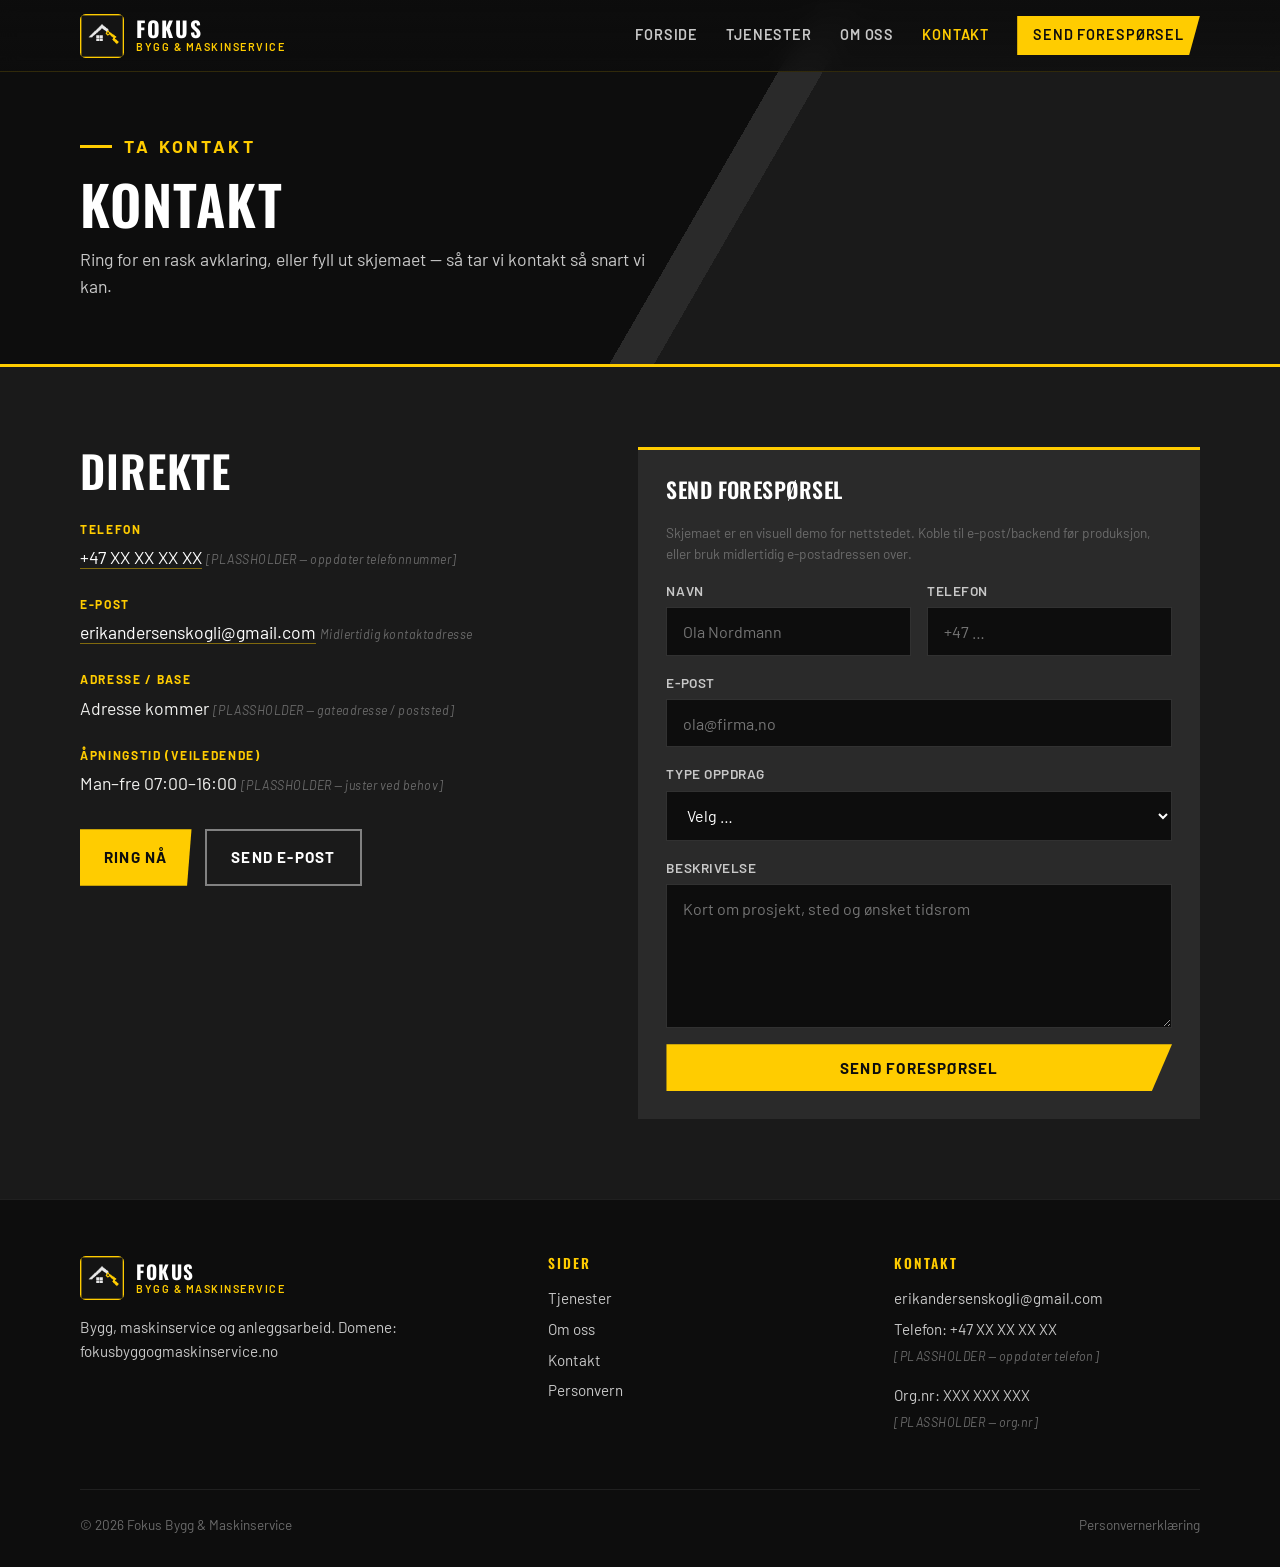
==== kontakt.html @ 48388536 "Add Fokus Bygg website draft" ====
<!DOCTYPE html>
<html lang="nb">
<head>
  <meta charset="utf-8">
  <meta name="viewport" content="width=device-width, initial-scale=1">
  <title>Kontakt | Fokus Bygg &amp; Maskinservice</title>
  <meta name="description" content="Kontakt Fokus Bygg &amp; Maskinservice — ring eller send forespørsel om bygg, maskin eller anlegg.">
  <link rel="preconnect" href="https://fonts.googleapis.com">
  <link rel="preconnect" href="https://fonts.gstatic.com" crossorigin>
  <link href="https://fonts.googleapis.com/css2?family=Barlow:wght@400;500;600;700&family=Oswald:wght@500;600;700&display=swap" rel="stylesheet">
  <link rel="stylesheet" href="css/styles.css">
  <link rel="icon" href="assets/logo.svg" type="image/svg+xml">
</head>
<body>
  <a class="skip-link" href="#innhold">Hopp til innhold</a>

  <header class="site-header">
    <div class="header-inner">
      <a class="brand" href="index.html" aria-label="Fokus Bygg &amp; Maskinservice — forsiden">
        <img class="brand__mark" src="assets/logo.png" width="44" height="44" alt="">
        <span class="brand__text">
          <span class="brand__name">Fokus</span>
          <span class="brand__tag">Bygg &amp; Maskinservice</span>
        </span>
      </a>
      <button class="nav-toggle" type="button" aria-expanded="false" aria-controls="hovedmeny" aria-label="Åpne meny">
        <span></span><span></span><span></span>
      </button>
      <nav class="nav" id="hovedmeny" aria-label="Hovedmeny">
        <a href="index.html">Forside</a>
        <a href="tjenester.html">Tjenester</a>
        <a href="om-oss.html">Om oss</a>
        <a href="kontakt.html" aria-current="page">Kontakt</a>
        <a class="nav-cta" href="kontakt.html">Send forespørsel</a>
      </nav>
    </div>
  </header>

  <main id="innhold">
    <header class="page-hero">
      <div class="container">
        <p class="section__eyebrow">Ta kontakt</p>
        <h1>Kontakt</h1>
        <p>Ring for en rask avklaring, eller fyll ut skjemaet — så tar vi kontakt så snart vi kan.</p>
      </div>
    </header>

    <section class="section section--dark">
      <div class="container contact-grid">
        <div class="reveal">
          <h2 class="section__title" style="margin-bottom:1.5rem">Direkte</h2>
          <dl class="contact-facts">
            <div class="contact-fact">
              <dt>Telefon</dt>
              <dd>
                <a href="tel:+47XXXXXXXX">+47 XX XX XX XX</a>
                <span class="placeholder-note">[PLASSHOLDER — oppdater telefonnummer]</span>
              </dd>
            </div>
            <div class="contact-fact">
              <dt>E-post</dt>
              <dd>
                <a href="mailto:erikandersenskogli@gmail.com">erikandersenskogli@gmail.com</a>
                <span class="placeholder-note">Midlertidig kontaktadresse</span>
              </dd>
            </div>
            <div class="contact-fact">
              <dt>Adresse / base</dt>
              <dd>
                Adresse kommer
                <span class="placeholder-note">[PLASSHOLDER — gateadresse / poststed]</span>
              </dd>
            </div>
            <div class="contact-fact">
              <dt>Åpningstid (veiledende)</dt>
              <dd>
                Man–fre 07:00–16:00
                <span class="placeholder-note">[PLASSHOLDER — juster ved behov]</span>
              </dd>
            </div>
          </dl>
          <div class="btn-group" style="margin-top:2rem">
            <a class="btn btn--primary" href="tel:+47XXXXXXXX">Ring nå</a>
            <a class="btn btn--ghost" href="mailto:erikandersenskogli@gmail.com">Send e-post</a>
          </div>
        </div>

        <div class="reveal">
          <form class="form" id="kontakt-form" action="#" method="post" novalidate>
            <h2 style="font-size:1.35rem;color:var(--white);margin:0 0 0.25rem">Send forespørsel</h2>
            <p class="form__note">Skjemaet er en visuell demo for nettstedet. Koble til e-post/backend før produksjon, eller bruk midlertidig e-postadressen over.</p>

            <div class="form__row">
              <label>
                Navn
                <input type="text" name="navn" autocomplete="name" required placeholder="Ola Nordmann">
              </label>
              <label>
                Telefon
                <input type="tel" name="telefon" autocomplete="tel" required placeholder="+47 …">
              </label>
            </div>

            <label>
              E-post
              <input type="email" name="epost" autocomplete="email" required placeholder="ola@firma.no">
            </label>

            <label>
              Type oppdrag
              <select name="type" required>
                <option value="">Velg …</option>
                <option value="bygg">Bygg</option>
                <option value="maskin">Maskin / service</option>
                <option value="anlegg">Anlegg / uteareal</option>
                <option value="annet">Annet / usikker</option>
              </select>
            </label>

            <label>
              Beskrivelse
              <textarea name="beskrivelse" required placeholder="Kort om prosjekt, sted og ønsket tidsrom"></textarea>
            </label>

            <button class="btn btn--primary" type="submit">Send forespørsel</button>
            <div class="form-success" id="form-success" tabindex="-1" role="status">
              Takk — forespørselen er registrert lokalt i denne demoen. I produksjon sendes den til bedriften. Du kan også skrive direkte til erikandersenskogli@gmail.com.
            </div>
          </form>
        </div>
      </div>
    </section>
  </main>

  <footer class="site-footer">
    <div class="container">
      <div class="footer-grid">
        <div>
          <a class="brand" href="index.html">
            <img class="brand__mark" src="assets/logo.png" width="40" height="40" alt="">
            <span class="brand__text">
              <span class="brand__name">Fokus</span>
              <span class="brand__tag">Bygg &amp; Maskinservice</span>
            </span>
          </a>
          <p style="margin-top:1rem">Bygg, maskinservice og anleggsarbeid. Domene: fokusbyggogmaskinservice.no</p>
        </div>
        <div class="footer-col">
          <h3>Sider</h3>
          <a href="tjenester.html">Tjenester</a>
          <a href="om-oss.html">Om oss</a>
          <a href="kontakt.html">Kontakt</a>
          <a href="personvern.html">Personvern</a>
        </div>
        <div class="footer-col">
          <h3>Kontakt</h3>
          <a href="mailto:erikandersenskogli@gmail.com">erikandersenskogli@gmail.com</a>
          <p>Telefon: <span>+47 XX XX XX XX</span><br><span class="placeholder-note">[PLASSHOLDER — oppdater telefon]</span></p>
          <p>Org.nr: <span>XXX XXX XXX</span><br><span class="placeholder-note">[PLASSHOLDER — org.nr]</span></p>
        </div>
      </div>
      <div class="footer-bottom">
        <span>&copy; <span data-year>2026</span> Fokus Bygg &amp; Maskinservice</span>
        <a href="personvern.html">Personvernerklæring</a>
      </div>
    </div>
  </footer>

  <script src="js/main.js"></script>
</body>
</html>
---- css/styles.css ----
/* Fokus Bygg & Maskinservice — industrial brand system */
:root {
  --black: #0d0d0d;
  --charcoal: #1a1a1a;
  --graphite: #2a2a2a;
  --steel: #6b6b6b;
  --silver: #c8c8c8;
  --off-white: #f2f2f0;
  --white: #ffffff;
  --yellow: #ffcc00;
  --yellow-deep: #e6b800;
  --yellow-soft: #ffe066;
  --font-display: "Oswald", "Arial Narrow", sans-serif;
  --font-body: "Barlow", "Helvetica Neue", sans-serif;
  --max: 1120px;
  --header-h: 4.5rem;
  --ease: cubic-bezier(0.22, 1, 0.36, 1);
}

*,
*::before,
*::after {
  box-sizing: border-box;
}

html {
  scroll-behavior: smooth;
}

body {
  margin: 0;
  font-family: var(--font-body);
  font-size: 1.0625rem;
  line-height: 1.55;
  color: var(--off-white);
  background: var(--black);
  -webkit-font-smoothing: antialiased;
}

img {
  max-width: 100%;
  height: auto;
  display: block;
}

a {
  color: inherit;
  text-decoration: none;
}

ul {
  margin: 0;
  padding: 0;
  list-style: none;
}

h1, h2, h3, h4 {
  font-family: var(--font-display);
  font-weight: 600;
  letter-spacing: 0.02em;
  line-height: 1.1;
  margin: 0 0 0.75rem;
  text-transform: uppercase;
}

p {
  margin: 0 0 1rem;
  color: var(--silver);
}

.container {
  width: min(100% - 2.5rem, var(--max));
  margin-inline: auto;
}

.skip-link {
  position: absolute;
  left: -999px;
  top: 0;
  background: var(--yellow);
  color: var(--black);
  padding: 0.75rem 1rem;
  z-index: 1000;
}

.skip-link:focus {
  left: 1rem;
  top: 1rem;
}

/* ——— Header ——— */
.site-header {
  position: fixed;
  inset: 0 0 auto;
  z-index: 100;
  height: var(--header-h);
  display: flex;
  align-items: center;
  background: linear-gradient(180deg, rgba(13, 13, 13, 0.96), rgba(13, 13, 13, 0.72));
  border-bottom: 1px solid rgba(255, 204, 0, 0.15);
  backdrop-filter: blur(10px);
  transition: background 0.3s var(--ease);
}

.site-header.is-scrolled {
  background: rgba(13, 13, 13, 0.97);
}

.header-inner {
  display: flex;
  align-items: center;
  justify-content: space-between;
  gap: 1.5rem;
  width: min(100% - 2.5rem, var(--max));
  margin-inline: auto;
}

.brand {
  display: flex;
  align-items: center;
  gap: 0.75rem;
  min-width: 0;
}

.brand__mark {
  width: 2.75rem;
  height: 2.75rem;
  flex-shrink: 0;
  border-radius: 0.35rem;
  object-fit: contain;
  background: #141414;
}

.brand__text {
  display: flex;
  flex-direction: column;
  line-height: 1;
}

.brand__name {
  font-family: var(--font-display);
  font-size: 1.35rem;
  font-weight: 700;
  letter-spacing: 0.08em;
  text-transform: uppercase;
  color: var(--white);
}

.brand__tag {
  font-size: 0.68rem;
  font-weight: 600;
  letter-spacing: 0.14em;
  text-transform: uppercase;
  color: var(--yellow);
  margin-top: 0.2rem;
}

.nav {
  display: flex;
  align-items: center;
  gap: 1.75rem;
}

.nav a {
  font-size: 0.9rem;
  font-weight: 600;
  letter-spacing: 0.06em;
  text-transform: uppercase;
  color: var(--silver);
  transition: color 0.2s;
}

.nav a:hover,
.nav a[aria-current="page"] {
  color: var(--yellow);
}

.nav-cta {
  display: inline-flex;
  align-items: center;
  gap: 0.4rem;
  padding: 0.55rem 1rem;
  background: var(--yellow);
  color: var(--black) !important;
  clip-path: polygon(0 0, 100% 0, 94% 100%, 0 100%);
  transition: background 0.2s, transform 0.2s;
}

.nav-cta:hover {
  background: var(--yellow-soft);
  transform: translateY(-1px);
}

.nav-toggle {
  display: none;
  width: 2.75rem;
  height: 2.75rem;
  border: 1px solid rgba(255, 204, 0, 0.35);
  background: transparent;
  color: var(--yellow);
  cursor: pointer;
  padding: 0;
}

.nav-toggle span {
  display: block;
  width: 1.25rem;
  height: 2px;
  margin: 5px auto;
  background: currentColor;
  transition: transform 0.25s var(--ease), opacity 0.2s;
}

.nav-toggle[aria-expanded="true"] span:nth-child(1) {
  transform: translateY(7px) rotate(45deg);
}

.nav-toggle[aria-expanded="true"] span:nth-child(2) {
  opacity: 0;
}

.nav-toggle[aria-expanded="true"] span:nth-child(3) {
  transform: translateY(-7px) rotate(-45deg);
}

/* ——— Buttons ——— */
.btn {
  display: inline-flex;
  align-items: center;
  justify-content: center;
  gap: 0.5rem;
  padding: 0.9rem 1.5rem;
  font-family: var(--font-body);
  font-size: 0.95rem;
  font-weight: 700;
  letter-spacing: 0.08em;
  text-transform: uppercase;
  border: none;
  cursor: pointer;
  transition: background 0.2s, color 0.2s, transform 0.2s, border-color 0.2s;
}

.btn:focus-visible {
  outline: 2px solid var(--yellow);
  outline-offset: 3px;
}

.btn--primary {
  background: var(--yellow);
  color: var(--black);
  clip-path: polygon(0 0, 100% 0, 96% 100%, 0 100%);
}

.btn--primary:hover {
  background: var(--yellow-soft);
  transform: translateY(-2px);
}

.btn--ghost {
  background: transparent;
  color: var(--white);
  border: 2px solid rgba(255, 255, 255, 0.45);
}

.btn--ghost:hover {
  border-color: var(--yellow);
  color: var(--yellow);
}

.btn-group {
  display: flex;
  flex-wrap: wrap;
  gap: 0.85rem;
}

/* ——— Hero ——— */
.hero {
  position: relative;
  min-height: 100svh;
  display: grid;
  align-items: center;
  padding: calc(var(--header-h) + 2.5rem) 0 3.5rem;
  overflow: hidden;
}

.hero__media {
  position: absolute;
  inset: 0;
  z-index: 0;
}

.hero__media img {
  width: 100%;
  height: 100%;
  object-fit: cover;
  object-position: center 40%;
  transform: scale(1.04);
  animation: heroZoom 18s var(--ease) forwards;
}

@keyframes heroZoom {
  from { transform: scale(1.08); }
  to { transform: scale(1); }
}

.hero__shade {
  position: absolute;
  inset: 0;
  background:
    linear-gradient(105deg, rgba(13, 13, 13, 0.94) 0%, rgba(13, 13, 13, 0.78) 48%, rgba(13, 13, 13, 0.4) 100%),
    linear-gradient(0deg, rgba(13, 13, 13, 0.55) 0%, transparent 45%);
  z-index: 1;
}

.hero__diagonal {
  position: absolute;
  right: -8%;
  bottom: -12%;
  width: 48%;
  height: 55%;
  background: linear-gradient(135deg, transparent 40%, rgba(255, 204, 0, 0.12) 40%, rgba(255, 204, 0, 0.12) 48%, transparent 48%);
  z-index: 1;
  pointer-events: none;
}

.hero__content {
  position: relative;
  z-index: 2;
  max-width: 40rem;
}

.hero__brand {
  font-family: var(--font-display);
  font-size: clamp(2.85rem, 8vw, 5rem);
  font-weight: 700;
  letter-spacing: 0.04em;
  text-transform: uppercase;
  color: var(--white);
  margin: 0 0 0.35rem;
  text-shadow: 0 2px 24px rgba(0, 0, 0, 0.45);
}

.hero__brand span {
  display: block;
  font-size: 0.36em;
  letter-spacing: 0.16em;
  color: var(--yellow);
  margin-top: 0.4rem;
  font-weight: 500;
}

.hero__headline {
  font-size: clamp(1.35rem, 3.2vw, 1.85rem);
  font-weight: 500;
  letter-spacing: 0.04em;
  text-transform: uppercase;
  color: var(--off-white);
  margin: 1.25rem 0 0.85rem;
}

.hero__support {
  font-size: 1.1rem;
  max-width: 32rem;
  margin-bottom: 1.75rem;
  color: var(--silver);
}

@keyframes riseIn {
  from {
    opacity: 0;
    transform: translateY(1.25rem);
  }
  to {
    opacity: 1;
    transform: translateY(0);
  }
}

/* ——— Sections ——— */
.section {
  padding: 5rem 0;
  position: relative;
}

.section--dark {
  background: var(--charcoal);
}

.section--black {
  background: var(--black);
}

.section--stripe {
  background:
    linear-gradient(135deg, var(--charcoal) 0%, var(--charcoal) 62%, var(--graphite) 62%, var(--graphite) 100%);
}

.section__eyebrow {
  display: inline-flex;
  align-items: center;
  gap: 0.75rem;
  font-size: 0.78rem;
  font-weight: 700;
  letter-spacing: 0.18em;
  text-transform: uppercase;
  color: var(--yellow);
  margin-bottom: 0.85rem;
}

.section__eyebrow::before {
  content: "";
  width: 2rem;
  height: 3px;
  background: var(--yellow);
}

.section__title {
  font-size: clamp(1.85rem, 4vw, 2.75rem);
  color: var(--white);
  max-width: 18ch;
}

.section__lead {
  max-width: 40rem;
  margin-top: 1rem;
  font-size: 1.1rem;
}

.section-head {
  margin-bottom: 2.75rem;
}

/* Diagonal divider */
.diag-cut {
  height: 4rem;
  background: var(--charcoal);
  clip-path: polygon(0 40%, 100% 0, 100% 100%, 0 100%);
  margin-top: -1px;
}

.diag-cut--yellow {
  background: var(--yellow);
  height: 0.55rem;
  clip-path: polygon(0 0, 100% 0, 100% 100%, 0 40%);
}

/* ——— Services grid (not cards-in-hero; interaction listing) ——— */
.services-grid {
  display: grid;
  grid-template-columns: repeat(3, 1fr);
  gap: 1.5rem;
}

.service-item {
  position: relative;
  padding: 1.75rem 1.5rem 1.75rem 1.75rem;
  background: transparent;
  border-left: 3px solid var(--yellow);
  transition: background 0.25s, transform 0.25s var(--ease);
}

.service-item:hover {
  background: rgba(255, 204, 0, 0.06);
  transform: translateX(4px);
}

.service-item__num {
  font-family: var(--font-display);
  font-size: 0.85rem;
  letter-spacing: 0.12em;
  color: var(--yellow);
  margin-bottom: 0.75rem;
}

.service-item h3 {
  font-size: 1.35rem;
  color: var(--white);
  margin-bottom: 0.65rem;
}

.service-item p {
  margin-bottom: 1rem;
  font-size: 0.98rem;
}

.service-item a {
  font-weight: 700;
  font-size: 0.85rem;
  letter-spacing: 0.08em;
  text-transform: uppercase;
  color: var(--yellow);
}

.service-item a:hover {
  text-decoration: underline;
}

/* ——— CTA band ——— */
.cta-band {
  position: relative;
  padding: 4rem 0;
  overflow: hidden;
  background: var(--yellow);
  color: var(--black);
}

.cta-band::after {
  content: "";
  position: absolute;
  inset: 0 auto 0 55%;
  width: 55%;
  background: repeating-linear-gradient(
    -35deg,
    transparent,
    transparent 18px,
    rgba(0, 0, 0, 0.06) 18px,
    rgba(0, 0, 0, 0.06) 36px
  );
  pointer-events: none;
}

.cta-band .container {
  position: relative;
  z-index: 1;
  display: flex;
  flex-wrap: wrap;
  align-items: center;
  justify-content: space-between;
  gap: 1.5rem;
}

.cta-band h2 {
  color: var(--black);
  font-size: clamp(1.6rem, 3.5vw, 2.2rem);
  max-width: 16ch;
  margin: 0;
}

.cta-band p {
  color: rgba(0, 0, 0, 0.72);
  margin: 0.5rem 0 0;
  max-width: 32rem;
}

.cta-band .btn--primary {
  background: var(--black);
  color: var(--yellow);
}

.cta-band .btn--primary:hover {
  background: var(--charcoal);
}

.cta-band .btn--ghost {
  border-color: rgba(0, 0, 0, 0.45);
  color: var(--black);
}

.cta-band .btn--ghost:hover {
  border-color: var(--black);
  background: rgba(0, 0, 0, 0.08);
}

/* ——— Page hero (inner) ——— */
.page-hero {
  padding: calc(var(--header-h) + 3.5rem) 0 3rem;
  background:
    linear-gradient(120deg, var(--black) 55%, var(--graphite) 55%, var(--graphite) 58%, var(--charcoal) 58%);
  border-bottom: 3px solid var(--yellow);
}

.page-hero h1 {
  font-size: clamp(2.2rem, 5vw, 3.4rem);
  color: var(--white);
}

.page-hero p {
  max-width: 36rem;
  font-size: 1.1rem;
}

/* ——— Content layout ——— */
.prose {
  max-width: 42rem;
}

.prose h2 {
  font-size: 1.5rem;
  color: var(--white);
  margin-top: 2rem;
}

.prose ul {
  margin: 0 0 1.25rem;
  padding-left: 0;
}

.prose li {
  position: relative;
  padding-left: 1.25rem;
  margin-bottom: 0.5rem;
  color: var(--silver);
}

.prose li::before {
  content: "";
  position: absolute;
  left: 0;
  top: 0.55rem;
  width: 0.55rem;
  height: 0.55rem;
  background: var(--yellow);
  clip-path: polygon(0 0, 100% 0, 100% 100%, 20% 100%);
}

.split {
  display: grid;
  grid-template-columns: 1.1fr 0.9fr;
  gap: 3rem;
  align-items: center;
}

.split__media {
  position: relative;
  min-height: 22rem;
}

.split__media img {
  width: 100%;
  height: 100%;
  min-height: 22rem;
  object-fit: cover;
  clip-path: polygon(6% 0, 100% 0, 100% 100%, 0 100%);
}

.split__media::after {
  content: "";
  position: absolute;
  left: 0;
  bottom: 0;
  width: 35%;
  height: 8px;
  background: var(--yellow);
}

/* Service detail blocks */
.service-detail {
  display: grid;
  grid-template-columns: 0.35fr 1fr;
  gap: 2rem;
  padding: 2.25rem 0;
  border-bottom: 1px solid rgba(255, 255, 255, 0.08);
}

.service-detail:last-child {
  border-bottom: none;
}

.service-detail__label {
  font-family: var(--font-display);
  font-size: 1.5rem;
  color: var(--yellow);
  text-transform: uppercase;
}

.service-detail h3 {
  font-size: 1.35rem;
  color: var(--white);
}

/* Contact */
.contact-grid {
  display: grid;
  grid-template-columns: 1fr 1.1fr;
  gap: 3rem;
  align-items: start;
}

.contact-facts {
  display: grid;
  gap: 1.5rem;
}

.contact-fact dt {
  font-size: 0.75rem;
  font-weight: 700;
  letter-spacing: 0.14em;
  text-transform: uppercase;
  color: var(--yellow);
  margin-bottom: 0.35rem;
}

.contact-fact dd {
  margin: 0;
  color: var(--off-white);
  font-size: 1.1rem;
}

.contact-fact a {
  color: var(--white);
  border-bottom: 1px solid rgba(255, 204, 0, 0.45);
}

.contact-fact a:hover {
  color: var(--yellow);
}

.placeholder-note {
  display: inline-block;
  margin-top: 0.35rem;
  font-size: 0.78rem;
  letter-spacing: 0.04em;
  color: var(--steel);
  font-style: italic;
}

.steps {
  margin: 1rem 0 0;
  padding: 0;
  list-style: none;
  counter-reset: step;
}

.steps li {
  position: relative;
  padding: 0.85rem 0 0.85rem 3rem;
  border-bottom: 1px solid rgba(255, 255, 255, 0.08);
  color: var(--silver);
  counter-increment: step;
}

.steps li:last-child {
  border-bottom: none;
}

.steps li::before {
  content: counter(step, decimal-leading-zero);
  position: absolute;
  left: 0;
  top: 0.85rem;
  font-family: var(--font-display);
  font-size: 1rem;
  letter-spacing: 0.06em;
  color: var(--yellow);
}

.form {
  display: grid;
  gap: 1rem;
  padding: 1.75rem;
  background: var(--graphite);
  border-top: 3px solid var(--yellow);
}

.form label {
  display: grid;
  gap: 0.4rem;
  font-size: 0.85rem;
  font-weight: 600;
  letter-spacing: 0.04em;
  text-transform: uppercase;
  color: var(--silver);
}

.form input,
.form select,
.form textarea {
  width: 100%;
  padding: 0.85rem 1rem;
  font-family: var(--font-body);
  font-size: 1rem;
  color: var(--white);
  background: var(--black);
  border: 1px solid rgba(255, 255, 255, 0.15);
  border-radius: 0;
}

.form input:focus,
.form select:focus,
.form textarea:focus {
  outline: 2px solid var(--yellow);
  outline-offset: 0;
  border-color: var(--yellow);
}

.form textarea {
  min-height: 9rem;
  resize: vertical;
}

.form__row {
  display: grid;
  grid-template-columns: 1fr 1fr;
  gap: 1rem;
}

.form__note {
  font-size: 0.85rem;
  color: var(--steel);
  margin: 0;
}

.form-success {
  display: none;
  padding: 1rem;
  background: rgba(255, 204, 0, 0.12);
  border-left: 3px solid var(--yellow);
  color: var(--off-white);
}

.form-success.is-visible {
  display: block;
}

/* ——— Footer ——— */
.site-footer {
  background: var(--black);
  border-top: 1px solid rgba(255, 255, 255, 0.08);
  padding: 3.5rem 0 2rem;
}

.footer-grid {
  display: grid;
  grid-template-columns: 1.4fr 1fr 1fr;
  gap: 2.5rem;
  margin-bottom: 2.5rem;
}

.site-footer .brand__name {
  font-size: 1.2rem;
}

.site-footer p {
  font-size: 0.95rem;
}

.footer-col h3 {
  font-size: 0.85rem;
  letter-spacing: 0.14em;
  color: var(--yellow);
  margin-bottom: 1rem;
}

.footer-col a {
  display: block;
  color: var(--silver);
  margin-bottom: 0.45rem;
  font-size: 0.95rem;
}

.footer-col a:hover {
  color: var(--yellow);
}

.footer-bottom {
  display: flex;
  flex-wrap: wrap;
  justify-content: space-between;
  gap: 1rem;
  padding-top: 1.5rem;
  border-top: 1px solid rgba(255, 255, 255, 0.08);
  font-size: 0.85rem;
  color: var(--steel);
}

/* Reveal on scroll — stays visible without JS */
.reveal {
  opacity: 1;
  transform: none;
}

@media (prefers-reduced-motion: no-preference) {
  .js-ready .reveal:not(.is-visible) {
    opacity: 0;
    transform: translateY(1.25rem);
    transition: opacity 0.7s var(--ease), transform 0.7s var(--ease);
  }

  .js-ready .reveal.is-visible {
    opacity: 1;
    transform: translateY(0);
  }
}

/* ——— Responsive ——— */
@media (max-width: 900px) {
  .services-grid {
    grid-template-columns: 1fr;
  }

  .split,
  .contact-grid,
  .footer-grid,
  .service-detail {
    grid-template-columns: 1fr;
  }

  .service-detail {
    gap: 0.75rem;
  }

  .nav-toggle {
    display: block;
  }

  .nav {
    position: fixed;
    inset: var(--header-h) 0 auto;
    display: none;
    flex-direction: column;
    align-items: stretch;
    gap: 0;
    padding: 1rem 1.25rem 1.5rem;
    background: rgba(13, 13, 13, 0.98);
    border-bottom: 1px solid rgba(255, 204, 0, 0.2);
  }

  .nav.is-open {
    display: flex;
  }

  .nav a {
    padding: 0.85rem 0;
    border-bottom: 1px solid rgba(255, 255, 255, 0.06);
  }

  .nav-cta {
    margin-top: 0.75rem;
    justify-content: center;
    clip-path: none;
  }

  .hero {
    align-items: center;
    min-height: 100svh;
    padding: calc(var(--header-h) + 1.75rem) 0 2.75rem;
  }

  .hero__diagonal {
    width: 70%;
  }

  .hero__brand {
    font-size: clamp(2.4rem, 12vw, 3.2rem);
  }

  .form__row {
    grid-template-columns: 1fr;
  }

  .cta-band::after {
    display: none;
  }
}

@media (max-width: 560px) {
  .brand__tag {
    display: none;
  }

  .hero__brand {
    font-size: 2.35rem;
  }

  .btn-group {
    width: 100%;
  }

  .btn-group .btn {
    flex: 1 1 100%;
  }
}

@media (prefers-reduced-motion: reduce) {
  *,
  *::before,
  *::after {
    animation: none !important;
    transition: none !important;
  }

  .reveal {
    opacity: 1;
    transform: none;
  }

  .hero__media img {
    transform: none;
  }
}
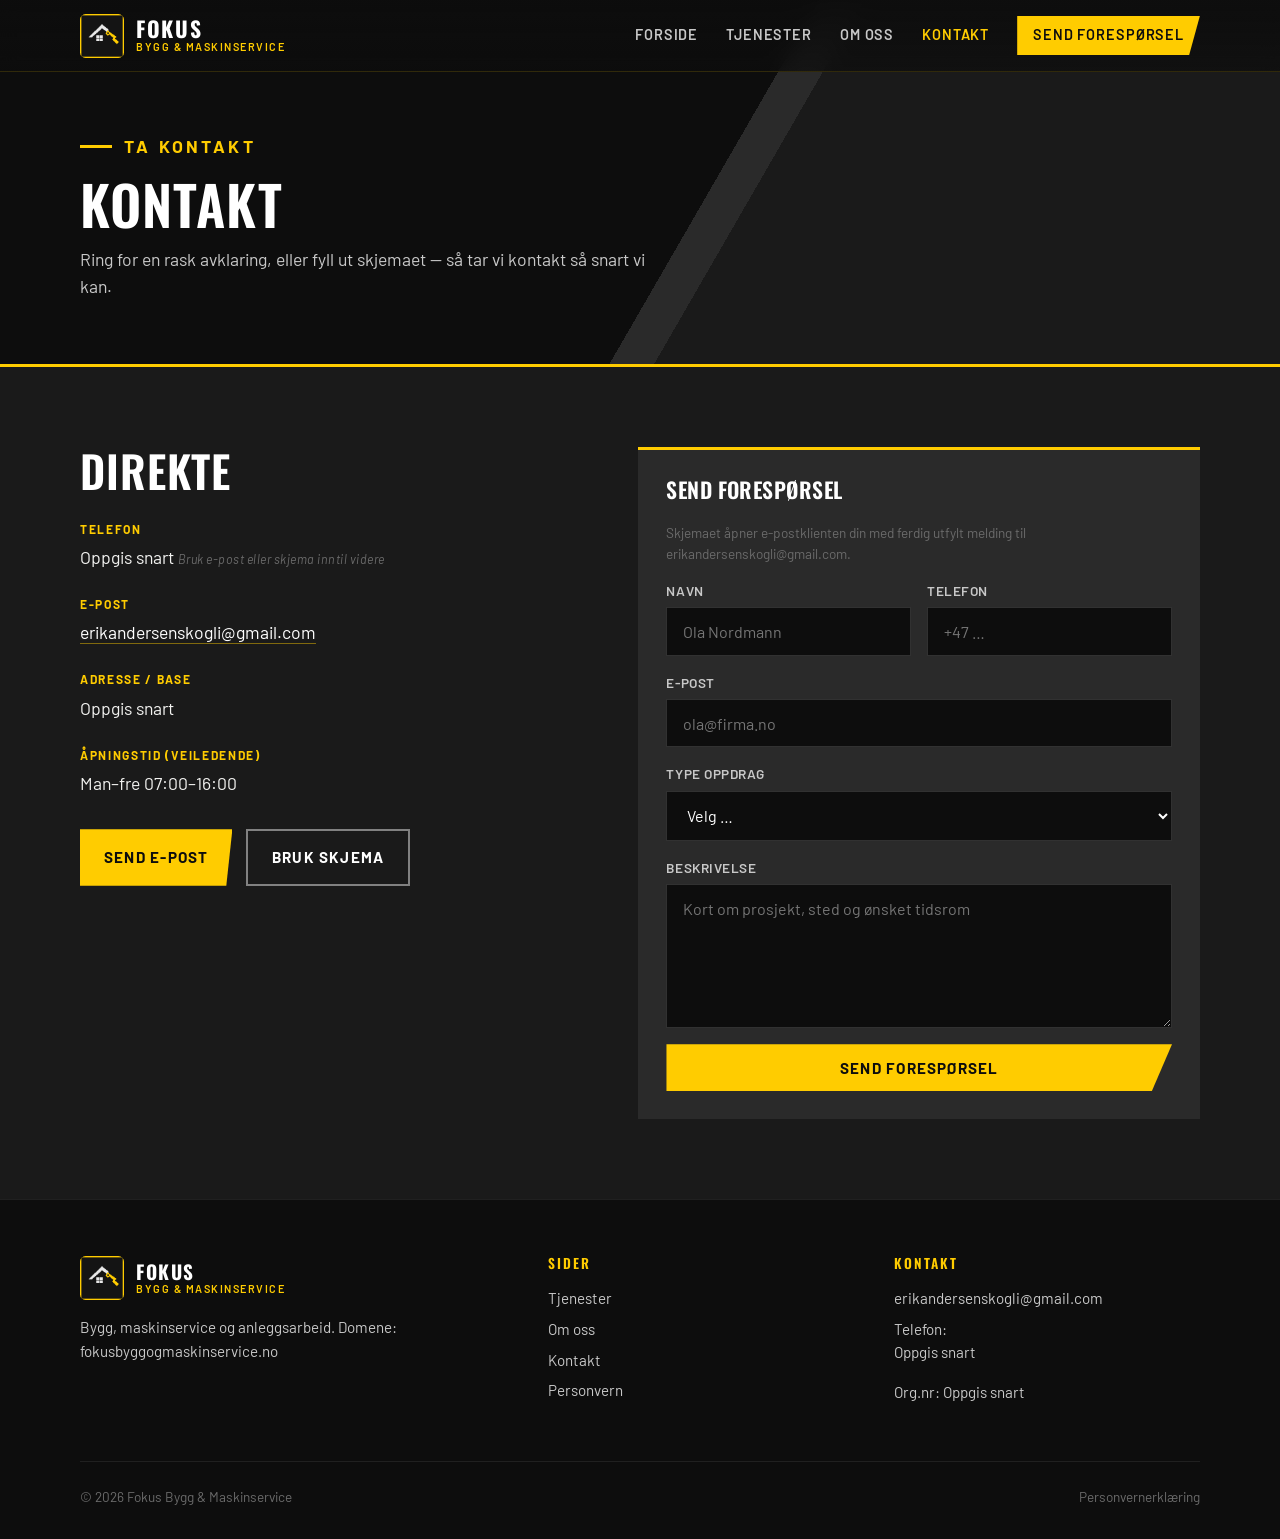
==== commit 0477bd13: "Polish public contact CTAs and form Route broken phone placeholders to email/kontakt, soft-label mis" ====
--- a/kontakt.html
+++ b/kontakt.html
@@ -53,42 +53,35 @@
             <div class="contact-fact">
               <dt>Telefon</dt>
               <dd>
-                <a href="tel:+47XXXXXXXX">+47 XX XX XX XX</a>
-                <span class="placeholder-note">[PLASSHOLDER — oppdater telefonnummer]</span>
+                Oppgis snart
+                <span class="placeholder-note">Bruk e-post eller skjema inntil videre</span>
               </dd>
             </div>
             <div class="contact-fact">
               <dt>E-post</dt>
               <dd>
                 <a href="mailto:erikandersenskogli@gmail.com">erikandersenskogli@gmail.com</a>
-                <span class="placeholder-note">Midlertidig kontaktadresse</span>
               </dd>
             </div>
             <div class="contact-fact">
               <dt>Adresse / base</dt>
-              <dd>
-                Adresse kommer
-                <span class="placeholder-note">[PLASSHOLDER — gateadresse / poststed]</span>
-              </dd>
+              <dd>Oppgis snart</dd>
             </div>
             <div class="contact-fact">
               <dt>Åpningstid (veiledende)</dt>
-              <dd>
-                Man–fre 07:00–16:00
-                <span class="placeholder-note">[PLASSHOLDER — juster ved behov]</span>
-              </dd>
+              <dd>Man–fre 07:00–16:00</dd>
             </div>
           </dl>
           <div class="btn-group" style="margin-top:2rem">
-            <a class="btn btn--primary" href="tel:+47XXXXXXXX">Ring nå</a>
-            <a class="btn btn--ghost" href="mailto:erikandersenskogli@gmail.com">Send e-post</a>
+            <a class="btn btn--primary" href="mailto:erikandersenskogli@gmail.com">Send e-post</a>
+            <a class="btn btn--ghost" href="#kontakt-form">Bruk skjema</a>
           </div>
         </div>
 
         <div class="reveal">
           <form class="form" id="kontakt-form" action="#" method="post" novalidate>
             <h2 style="font-size:1.35rem;color:var(--white);margin:0 0 0.25rem">Send forespørsel</h2>
-            <p class="form__note">Skjemaet er en visuell demo for nettstedet. Koble til e-post/backend før produksjon, eller bruk midlertidig e-postadressen over.</p>
+            <p class="form__note">Skjemaet åpner e-postklienten din med ferdig utfylt melding til erikandersenskogli@gmail.com.</p>
 
             <div class="form__row">
               <label>
@@ -124,7 +117,7 @@
 
             <button class="btn btn--primary" type="submit">Send forespørsel</button>
             <div class="form-success" id="form-success" tabindex="-1" role="status">
-              Takk — forespørselen er registrert lokalt i denne demoen. I produksjon sendes den til bedriften. Du kan også skrive direkte til erikandersenskogli@gmail.com.
+              Takk — e-postvinduet skal åpne seg. Får du ikke det opp, skriv direkte til erikandersenskogli@gmail.com.
             </div>
           </form>
         </div>
@@ -155,8 +148,8 @@
         <div class="footer-col">
           <h3>Kontakt</h3>
           <a href="mailto:erikandersenskogli@gmail.com">erikandersenskogli@gmail.com</a>
-          <p>Telefon: <span>+47 XX XX XX XX</span><br><span class="placeholder-note">[PLASSHOLDER — oppdater telefon]</span></p>
-          <p>Org.nr: <span>XXX XXX XXX</span><br><span class="placeholder-note">[PLASSHOLDER — org.nr]</span></p>
+          <p>Telefon: <a href="kontakt.html">Oppgis snart</a></p>
+          <p>Org.nr: Oppgis snart</p>
         </div>
       </div>
       <div class="footer-bottom">
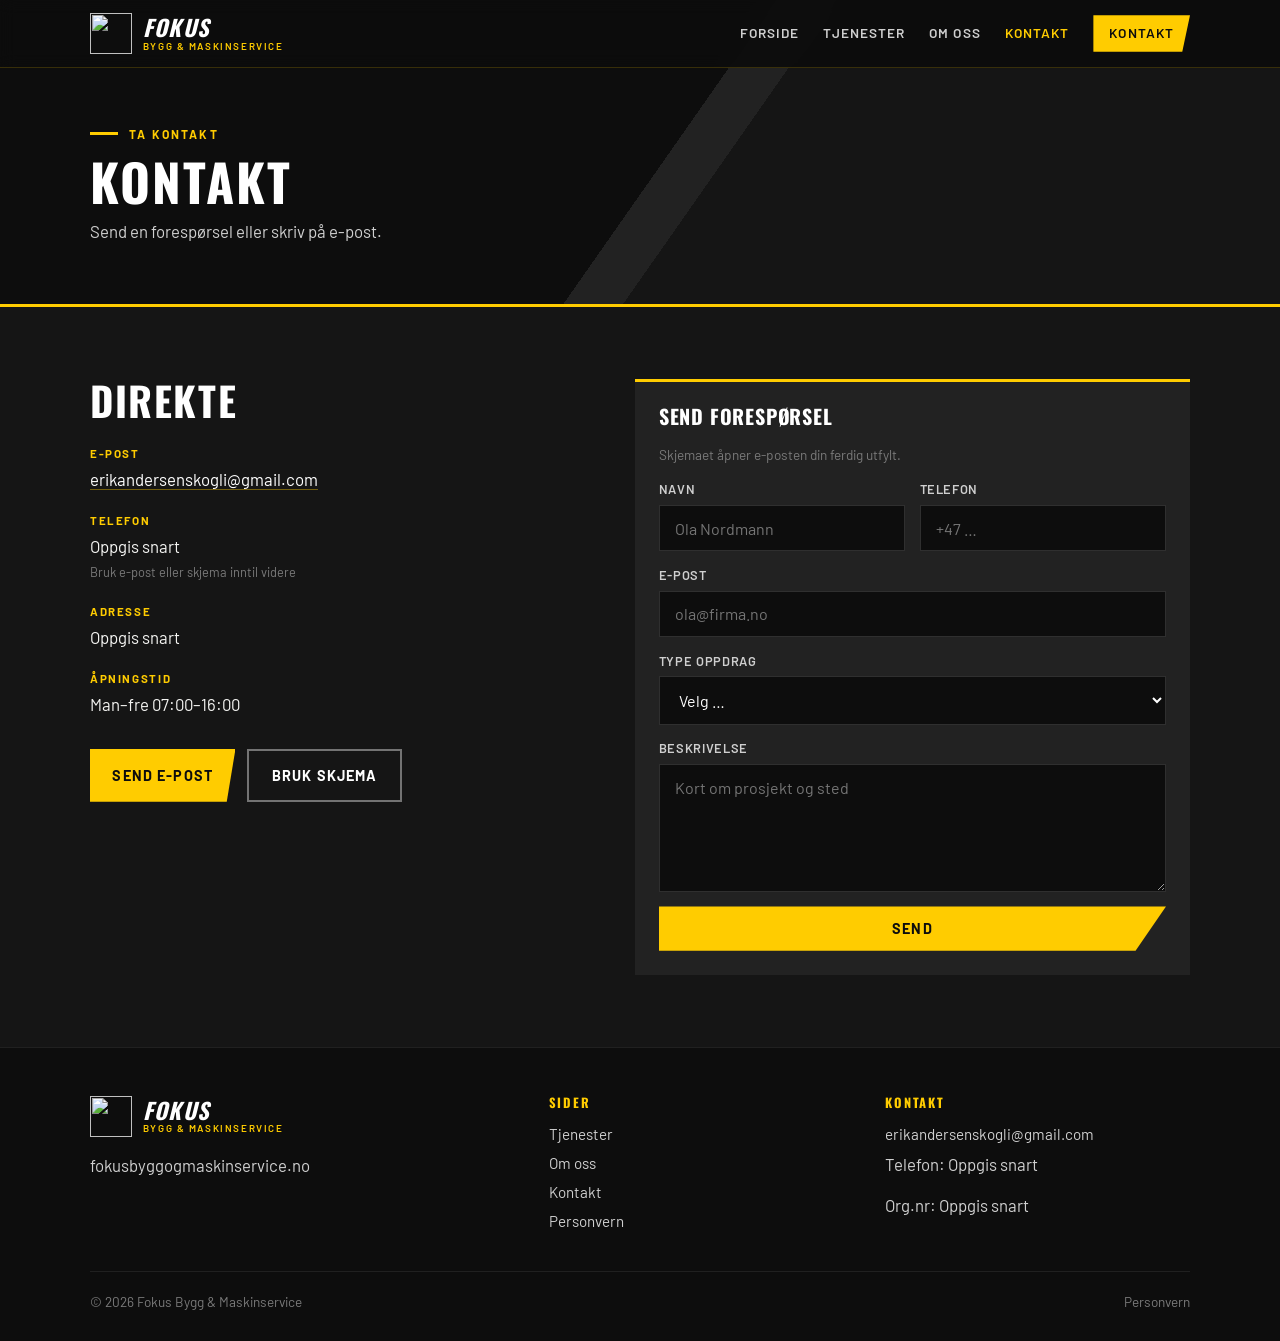
==== commit c45b4a52: "Redesign site to match industrial brand look Simpler Norwegian copy, original hero/service photos, c" ====
--- a/kontakt.html
+++ b/kontakt.html
@@ -4,7 +4,7 @@
   <meta charset="utf-8">
   <meta name="viewport" content="width=device-width, initial-scale=1">
   <title>Kontakt | Fokus Bygg &amp; Maskinservice</title>
-  <meta name="description" content="Kontakt Fokus Bygg &amp; Maskinservice — ring eller send forespørsel om bygg, maskin eller anlegg.">
+  <meta name="description" content="Kontakt Fokus Bygg &amp; Maskinservice.">
   <link rel="preconnect" href="https://fonts.googleapis.com">
   <link rel="preconnect" href="https://fonts.gstatic.com" crossorigin>
   <link href="https://fonts.googleapis.com/css2?family=Barlow:wght@400;500;600;700&family=Oswald:wght@500;600;700&display=swap" rel="stylesheet">
@@ -17,7 +17,7 @@
   <header class="site-header">
     <div class="header-inner">
       <a class="brand" href="index.html" aria-label="Fokus Bygg &amp; Maskinservice — forsiden">
-        <img class="brand__mark" src="assets/logo.png" width="44" height="44" alt="">
+        <img class="brand__mark" src="assets/logo.svg" width="44" height="44" alt="">
         <span class="brand__text">
           <span class="brand__name">Fokus</span>
           <span class="brand__tag">Bygg &amp; Maskinservice</span>
@@ -31,7 +31,7 @@
         <a href="tjenester.html">Tjenester</a>
         <a href="om-oss.html">Om oss</a>
         <a href="kontakt.html" aria-current="page">Kontakt</a>
-        <a class="nav-cta" href="kontakt.html">Send forespørsel</a>
+        <a class="nav-cta" href="kontakt.html">Kontakt</a>
       </nav>
     </div>
   </header>
@@ -41,7 +41,7 @@
       <div class="container">
         <p class="section__eyebrow">Ta kontakt</p>
         <h1>Kontakt</h1>
-        <p>Ring for en rask avklaring, eller fyll ut skjemaet — så tar vi kontakt så snart vi kan.</p>
+        <p>Send en forespørsel eller skriv på e-post.</p>
       </div>
     </header>
 
@@ -51,24 +51,19 @@
           <h2 class="section__title" style="margin-bottom:1.5rem">Direkte</h2>
           <dl class="contact-facts">
             <div class="contact-fact">
-              <dt>Telefon</dt>
-              <dd>
-                Oppgis snart
-                <span class="placeholder-note">Bruk e-post eller skjema inntil videre</span>
-              </dd>
+              <dt>E-post</dt>
+              <dd><a href="mailto:erikandersenskogli@gmail.com">erikandersenskogli@gmail.com</a></dd>
             </div>
             <div class="contact-fact">
-              <dt>E-post</dt>
-              <dd>
-                <a href="mailto:erikandersenskogli@gmail.com">erikandersenskogli@gmail.com</a>
-              </dd>
+              <dt>Telefon</dt>
+              <dd>Oppgis snart<span class="placeholder-note">Bruk e-post eller skjema inntil videre</span></dd>
             </div>
             <div class="contact-fact">
-              <dt>Adresse / base</dt>
+              <dt>Adresse</dt>
               <dd>Oppgis snart</dd>
             </div>
             <div class="contact-fact">
-              <dt>Åpningstid (veiledende)</dt>
+              <dt>Åpningstid</dt>
               <dd>Man–fre 07:00–16:00</dd>
             </div>
           </dl>
@@ -80,8 +75,8 @@
 
         <div class="reveal">
           <form class="form" id="kontakt-form" action="#" method="post" novalidate>
-            <h2 style="font-size:1.35rem;color:var(--white);margin:0 0 0.25rem">Send forespørsel</h2>
-            <p class="form__note">Skjemaet åpner e-postklienten din med ferdig utfylt melding til erikandersenskogli@gmail.com.</p>
+            <h2 style="font-size:1.25rem;color:var(--white);margin:0 0 0.25rem">Send forespørsel</h2>
+            <p class="form__note">Skjemaet åpner e-posten din ferdig utfylt.</p>
 
             <div class="form__row">
               <label>
@@ -105,19 +100,19 @@
                 <option value="">Velg …</option>
                 <option value="bygg">Bygg</option>
                 <option value="maskin">Maskin / service</option>
-                <option value="anlegg">Anlegg / uteareal</option>
-                <option value="annet">Annet / usikker</option>
+                <option value="anlegg">Anlegg</option>
+                <option value="annet">Annet</option>
               </select>
             </label>
 
             <label>
               Beskrivelse
-              <textarea name="beskrivelse" required placeholder="Kort om prosjekt, sted og ønsket tidsrom"></textarea>
+              <textarea name="beskrivelse" required placeholder="Kort om prosjekt og sted"></textarea>
             </label>
 
-            <button class="btn btn--primary" type="submit">Send forespørsel</button>
+            <button class="btn btn--primary" type="submit">Send</button>
             <div class="form-success" id="form-success" tabindex="-1" role="status">
-              Takk — e-postvinduet skal åpne seg. Får du ikke det opp, skriv direkte til erikandersenskogli@gmail.com.
+              Takk — e-postvinduet skal åpne seg. Ellers skriv til erikandersenskogli@gmail.com.
             </div>
           </form>
         </div>
@@ -130,13 +125,13 @@
       <div class="footer-grid">
         <div>
           <a class="brand" href="index.html">
-            <img class="brand__mark" src="assets/logo.png" width="40" height="40" alt="">
+            <img class="brand__mark" src="assets/logo.svg" width="40" height="40" alt="">
             <span class="brand__text">
               <span class="brand__name">Fokus</span>
               <span class="brand__tag">Bygg &amp; Maskinservice</span>
             </span>
           </a>
-          <p style="margin-top:1rem">Bygg, maskinservice og anleggsarbeid. Domene: fokusbyggogmaskinservice.no</p>
+          <p style="margin-top:1rem">fokusbyggogmaskinservice.no</p>
         </div>
         <div class="footer-col">
           <h3>Sider</h3>
@@ -148,13 +143,13 @@
         <div class="footer-col">
           <h3>Kontakt</h3>
           <a href="mailto:erikandersenskogli@gmail.com">erikandersenskogli@gmail.com</a>
-          <p>Telefon: <a href="kontakt.html">Oppgis snart</a></p>
+          <p>Telefon: Oppgis snart</p>
           <p>Org.nr: Oppgis snart</p>
         </div>
       </div>
       <div class="footer-bottom">
         <span>&copy; <span data-year>2026</span> Fokus Bygg &amp; Maskinservice</span>
-        <a href="personvern.html">Personvernerklæring</a>
+        <a href="personvern.html">Personvern</a>
       </div>
     </div>
   </footer>
--- a/css/styles.css
+++ b/css/styles.css
@@ -1,75 +1,51 @@
-/* Fokus Bygg & Maskinservice — industrial brand system */
+/* Fokus Bygg & Maskinservice — black / yellow / white industrial */
 :root {
   --black: #0d0d0d;
-  --charcoal: #1a1a1a;
-  --graphite: #2a2a2a;
-  --steel: #6b6b6b;
-  --silver: #c8c8c8;
-  --off-white: #f2f2f0;
-  --white: #ffffff;
+  --charcoal: #151515;
+  --graphite: #222;
+  --steel: #7a7a7a;
+  --silver: #cfcfcf;
+  --off-white: #f4f4f2;
+  --white: #fff;
   --yellow: #ffcc00;
   --yellow-deep: #e6b800;
-  --yellow-soft: #ffe066;
   --font-display: "Oswald", "Arial Narrow", sans-serif;
   --font-body: "Barlow", "Helvetica Neue", sans-serif;
-  --max: 1120px;
-  --header-h: 4.5rem;
+  --max: 1100px;
+  --header-h: 4.25rem;
   --ease: cubic-bezier(0.22, 1, 0.36, 1);
 }
 
-*,
-*::before,
-*::after {
-  box-sizing: border-box;
-}
-
-html {
-  scroll-behavior: smooth;
-}
+*, *::before, *::after { box-sizing: border-box; }
+html { scroll-behavior: smooth; }
 
 body {
   margin: 0;
   font-family: var(--font-body);
-  font-size: 1.0625rem;
-  line-height: 1.55;
+  font-size: 1.05rem;
+  line-height: 1.5;
   color: var(--off-white);
   background: var(--black);
   -webkit-font-smoothing: antialiased;
 }
 
-img {
-  max-width: 100%;
-  height: auto;
-  display: block;
-}
-
-a {
-  color: inherit;
-  text-decoration: none;
-}
-
-ul {
-  margin: 0;
-  padding: 0;
-  list-style: none;
-}
-
-h1, h2, h3, h4 {
+img { max-width: 100%; height: auto; display: block; }
+a { color: inherit; text-decoration: none; }
+ul { margin: 0; padding: 0; list-style: none; }
+
+h1, h2, h3 {
   font-family: var(--font-display);
-  font-weight: 600;
-  letter-spacing: 0.02em;
-  line-height: 1.1;
-  margin: 0 0 0.75rem;
-  text-transform: uppercase;
-}
-
-p {
-  margin: 0 0 1rem;
-  color: var(--silver);
-}
+  font-weight: 700;
+  letter-spacing: 0.04em;
+  line-height: 1.05;
+  margin: 0 0 0.65rem;
+  text-transform: uppercase;
+}
+
+p { margin: 0 0 1rem; color: var(--silver); }
 
 .container {
-  width: min(100% - 2.5rem, var(--max));
+  width: min(100% - 2.25rem, var(--max));
   margin-inline: auto;
 }
 
@@ -82,13 +58,9 @@
   padding: 0.75rem 1rem;
   z-index: 1000;
 }
-
-.skip-link:focus {
-  left: 1rem;
-  top: 1rem;
-}
-
-/* ——— Header ——— */
+.skip-link:focus { left: 1rem; top: 1rem; }
+
+/* Header */
 .site-header {
   position: fixed;
   inset: 0 0 auto;
@@ -96,429 +68,376 @@
   height: var(--header-h);
   display: flex;
   align-items: center;
-  background: linear-gradient(180deg, rgba(13, 13, 13, 0.96), rgba(13, 13, 13, 0.72));
-  border-bottom: 1px solid rgba(255, 204, 0, 0.15);
-  backdrop-filter: blur(10px);
-  transition: background 0.3s var(--ease);
-}
-
-.site-header.is-scrolled {
-  background: rgba(13, 13, 13, 0.97);
-}
+  background: rgba(13, 13, 13, 0.92);
+  border-bottom: 1px solid rgba(255, 204, 0, 0.18);
+  backdrop-filter: blur(8px);
+}
+.site-header.is-scrolled { background: rgba(13, 13, 13, 0.98); }
 
 .header-inner {
   display: flex;
   align-items: center;
   justify-content: space-between;
-  gap: 1.5rem;
-  width: min(100% - 2.5rem, var(--max));
+  gap: 1.25rem;
+  width: min(100% - 2.25rem, var(--max));
   margin-inline: auto;
 }
 
 .brand {
   display: flex;
   align-items: center;
-  gap: 0.75rem;
+  gap: 0.7rem;
   min-width: 0;
 }
-
 .brand__mark {
-  width: 2.75rem;
-  height: 2.75rem;
+  width: 2.6rem;
+  height: 2.6rem;
   flex-shrink: 0;
-  border-radius: 0.35rem;
   object-fit: contain;
-  background: #141414;
-}
-
-.brand__text {
-  display: flex;
-  flex-direction: column;
-  line-height: 1;
-}
-
+  background: var(--black);
+}
+.brand__text { display: flex; flex-direction: column; line-height: 1; }
 .brand__name {
   font-family: var(--font-display);
-  font-size: 1.35rem;
+  font-size: 1.4rem;
   font-weight: 700;
-  letter-spacing: 0.08em;
-  text-transform: uppercase;
-  color: var(--white);
-}
-
+  font-style: italic;
+  letter-spacing: 0.06em;
+  text-transform: uppercase;
+  color: var(--white);
+}
 .brand__tag {
-  font-size: 0.68rem;
+  font-size: 0.62rem;
   font-weight: 600;
-  letter-spacing: 0.14em;
-  text-transform: uppercase;
-  color: var(--yellow);
-  margin-top: 0.2rem;
+  letter-spacing: 0.16em;
+  text-transform: uppercase;
+  color: var(--yellow);
+  margin-top: 0.22rem;
 }
 
 .nav {
   display: flex;
   align-items: center;
-  gap: 1.75rem;
-}
-
+  gap: 1.5rem;
+}
 .nav a {
-  font-size: 0.9rem;
+  font-size: 0.85rem;
   font-weight: 600;
-  letter-spacing: 0.06em;
+  letter-spacing: 0.08em;
   text-transform: uppercase;
   color: var(--silver);
-  transition: color 0.2s;
-}
-
+}
 .nav a:hover,
-.nav a[aria-current="page"] {
-  color: var(--yellow);
-}
+.nav a[aria-current="page"] { color: var(--yellow); }
 
 .nav-cta {
-  display: inline-flex;
-  align-items: center;
-  gap: 0.4rem;
-  padding: 0.55rem 1rem;
+  padding: 0.5rem 1rem;
   background: var(--yellow);
   color: var(--black) !important;
-  clip-path: polygon(0 0, 100% 0, 94% 100%, 0 100%);
-  transition: background 0.2s, transform 0.2s;
-}
-
-.nav-cta:hover {
-  background: var(--yellow-soft);
-  transform: translateY(-1px);
-}
+  clip-path: polygon(0 0, 100% 0, 92% 100%, 0 100%);
+}
+.nav-cta:hover { background: #ffe066; }
 
 .nav-toggle {
   display: none;
-  width: 2.75rem;
-  height: 2.75rem;
-  border: 1px solid rgba(255, 204, 0, 0.35);
+  width: 2.6rem;
+  height: 2.6rem;
+  border: 1px solid rgba(255, 204, 0, 0.4);
   background: transparent;
   color: var(--yellow);
   cursor: pointer;
   padding: 0;
 }
-
 .nav-toggle span {
   display: block;
-  width: 1.25rem;
+  width: 1.15rem;
   height: 2px;
   margin: 5px auto;
   background: currentColor;
-  transition: transform 0.25s var(--ease), opacity 0.2s;
-}
-
-.nav-toggle[aria-expanded="true"] span:nth-child(1) {
-  transform: translateY(7px) rotate(45deg);
-}
-
-.nav-toggle[aria-expanded="true"] span:nth-child(2) {
-  opacity: 0;
-}
-
-.nav-toggle[aria-expanded="true"] span:nth-child(3) {
-  transform: translateY(-7px) rotate(-45deg);
-}
-
-/* ——— Buttons ——— */
+}
+.nav-toggle[aria-expanded="true"] span:nth-child(1) { transform: translateY(7px) rotate(45deg); }
+.nav-toggle[aria-expanded="true"] span:nth-child(2) { opacity: 0; }
+.nav-toggle[aria-expanded="true"] span:nth-child(3) { transform: translateY(-7px) rotate(-45deg); }
+.nav-toggle span { transition: transform 0.2s, opacity 0.2s; }
+
+/* Buttons */
 .btn {
   display: inline-flex;
   align-items: center;
   justify-content: center;
-  gap: 0.5rem;
-  padding: 0.9rem 1.5rem;
+  padding: 0.85rem 1.4rem;
   font-family: var(--font-body);
-  font-size: 0.95rem;
+  font-size: 0.9rem;
   font-weight: 700;
   letter-spacing: 0.08em;
   text-transform: uppercase;
   border: none;
   cursor: pointer;
-  transition: background 0.2s, color 0.2s, transform 0.2s, border-color 0.2s;
-}
-
-.btn:focus-visible {
-  outline: 2px solid var(--yellow);
-  outline-offset: 3px;
-}
-
+  transition: background 0.2s, color 0.2s, border-color 0.2s, transform 0.2s;
+}
+.btn:focus-visible { outline: 2px solid var(--yellow); outline-offset: 3px; }
 .btn--primary {
   background: var(--yellow);
   color: var(--black);
-  clip-path: polygon(0 0, 100% 0, 96% 100%, 0 100%);
-}
-
-.btn--primary:hover {
-  background: var(--yellow-soft);
-  transform: translateY(-2px);
-}
-
+  clip-path: polygon(0 0, 100% 0, 94% 100%, 0 100%);
+}
+.btn--primary:hover { background: #ffe066; transform: translateY(-1px); }
 .btn--ghost {
   background: transparent;
   color: var(--white);
-  border: 2px solid rgba(255, 255, 255, 0.45);
-}
-
-.btn--ghost:hover {
-  border-color: var(--yellow);
-  color: var(--yellow);
-}
-
-.btn-group {
-  display: flex;
-  flex-wrap: wrap;
-  gap: 0.85rem;
-}
-
-/* ——— Hero ——— */
+  border: 2px solid rgba(255, 255, 255, 0.4);
+}
+.btn--ghost:hover { border-color: var(--yellow); color: var(--yellow); }
+.btn-group { display: flex; flex-wrap: wrap; gap: 0.75rem; }
+
+/* Hero — brand first, one composition */
 .hero {
   position: relative;
   min-height: 100svh;
   display: grid;
-  align-items: center;
-  padding: calc(var(--header-h) + 2.5rem) 0 3.5rem;
+  align-items: end;
+  padding: calc(var(--header-h) + 2rem) 0 4rem;
   overflow: hidden;
 }
-
-.hero__media {
-  position: absolute;
-  inset: 0;
-  z-index: 0;
-}
-
+.hero__media { position: absolute; inset: 0; z-index: 0; }
 .hero__media img {
   width: 100%;
   height: 100%;
   object-fit: cover;
-  object-position: center 40%;
-  transform: scale(1.04);
-  animation: heroZoom 18s var(--ease) forwards;
-}
-
+  object-position: center 45%;
+  animation: heroZoom 16s var(--ease) forwards;
+}
 @keyframes heroZoom {
-  from { transform: scale(1.08); }
+  from { transform: scale(1.06); }
   to { transform: scale(1); }
 }
-
 .hero__shade {
   position: absolute;
   inset: 0;
+  z-index: 1;
   background:
-    linear-gradient(105deg, rgba(13, 13, 13, 0.94) 0%, rgba(13, 13, 13, 0.78) 48%, rgba(13, 13, 13, 0.4) 100%),
-    linear-gradient(0deg, rgba(13, 13, 13, 0.55) 0%, transparent 45%);
-  z-index: 1;
-}
-
-.hero__diagonal {
+    linear-gradient(100deg, rgba(13,13,13,0.92) 0%, rgba(13,13,13,0.72) 46%, rgba(13,13,13,0.35) 100%),
+    linear-gradient(0deg, rgba(13,13,13,0.7) 0%, transparent 42%);
+}
+.hero__slash {
   position: absolute;
-  right: -8%;
-  bottom: -12%;
-  width: 48%;
-  height: 55%;
-  background: linear-gradient(135deg, transparent 40%, rgba(255, 204, 0, 0.12) 40%, rgba(255, 204, 0, 0.12) 48%, transparent 48%);
+  right: -5%;
+  bottom: 0;
+  width: 55%;
+  height: 70%;
   z-index: 1;
   pointer-events: none;
-}
-
+  background:
+    linear-gradient(135deg,
+      transparent 42%,
+      rgba(255, 204, 0, 0.9) 42%,
+      rgba(255, 204, 0, 0.9) 46%,
+      transparent 46%,
+      transparent 52%,
+      rgba(255, 255, 255, 0.12) 52%,
+      rgba(255, 255, 255, 0.12) 56%,
+      transparent 56%);
+  animation: slashIn 1.1s var(--ease) both;
+}
+@keyframes slashIn {
+  from { opacity: 0; transform: translateX(2rem); }
+  to { opacity: 1; transform: none; }
+}
 .hero__content {
   position: relative;
   z-index: 2;
-  max-width: 40rem;
-}
-
+  max-width: 38rem;
+  animation: riseIn 0.9s var(--ease) 0.15s both;
+}
+@keyframes riseIn {
+  from { opacity: 0; transform: translateY(1.2rem); }
+  to { opacity: 1; transform: none; }
+}
 .hero__brand {
   font-family: var(--font-display);
-  font-size: clamp(2.85rem, 8vw, 5rem);
+  font-size: clamp(3rem, 10vw, 5.4rem);
   font-weight: 700;
-  letter-spacing: 0.04em;
-  text-transform: uppercase;
-  color: var(--white);
-  margin: 0 0 0.35rem;
-  text-shadow: 0 2px 24px rgba(0, 0, 0, 0.45);
-}
-
+  font-style: italic;
+  letter-spacing: 0.03em;
+  text-transform: uppercase;
+  color: var(--white);
+  margin: 0;
+  line-height: 0.95;
+}
 .hero__brand span {
   display: block;
-  font-size: 0.36em;
-  letter-spacing: 0.16em;
-  color: var(--yellow);
-  margin-top: 0.4rem;
+  margin-top: 0.55rem;
+  font-size: 0.28em;
+  font-style: normal;
   font-weight: 500;
-}
-
+  letter-spacing: 0.2em;
+  color: var(--yellow);
+  position: relative;
+  padding-block: 0.35rem;
+}
+.hero__brand span::before,
+.hero__brand span::after {
+  content: "";
+  display: inline-block;
+  width: 1.6rem;
+  height: 2px;
+  background: var(--yellow);
+  vertical-align: middle;
+  margin-inline: 0.45rem;
+}
 .hero__headline {
-  font-size: clamp(1.35rem, 3.2vw, 1.85rem);
-  font-weight: 500;
-  letter-spacing: 0.04em;
-  text-transform: uppercase;
+  margin: 1.4rem 0 0.7rem;
+  font-size: clamp(1.2rem, 2.8vw, 1.55rem);
+  font-weight: 600;
+  letter-spacing: 0.06em;
   color: var(--off-white);
-  margin: 1.25rem 0 0.85rem;
-}
-
+}
 .hero__support {
-  font-size: 1.1rem;
-  max-width: 32rem;
-  margin-bottom: 1.75rem;
-  color: var(--silver);
-}
-
-@keyframes riseIn {
-  from {
-    opacity: 0;
-    transform: translateY(1.25rem);
-  }
-  to {
-    opacity: 1;
-    transform: translateY(0);
-  }
-}
-
-/* ——— Sections ——— */
-.section {
-  padding: 5rem 0;
-  position: relative;
-}
-
-.section--dark {
-  background: var(--charcoal);
-}
-
-.section--black {
-  background: var(--black);
-}
-
-.section--stripe {
-  background:
-    linear-gradient(135deg, var(--charcoal) 0%, var(--charcoal) 62%, var(--graphite) 62%, var(--graphite) 100%);
-}
+  max-width: 28rem;
+  margin-bottom: 1.6rem;
+  font-size: 1.05rem;
+}
+
+.diag-bar {
+  height: 0.55rem;
+  background: var(--yellow);
+  clip-path: polygon(0 0, 100% 0, 100% 100%, 0 55%);
+}
+
+/* Sections */
+.section { padding: 4.5rem 0; position: relative; }
+.section--dark { background: var(--charcoal); }
+.section--black { background: var(--black); }
 
 .section__eyebrow {
   display: inline-flex;
   align-items: center;
-  gap: 0.75rem;
-  font-size: 0.78rem;
+  gap: 0.7rem;
+  font-size: 0.75rem;
   font-weight: 700;
   letter-spacing: 0.18em;
   text-transform: uppercase;
   color: var(--yellow);
-  margin-bottom: 0.85rem;
-}
-
+  margin-bottom: 0.75rem;
+}
 .section__eyebrow::before {
   content: "";
-  width: 2rem;
+  width: 1.75rem;
   height: 3px;
   background: var(--yellow);
 }
-
 .section__title {
-  font-size: clamp(1.85rem, 4vw, 2.75rem);
-  color: var(--white);
-  max-width: 18ch;
-}
-
+  font-size: clamp(1.7rem, 4vw, 2.5rem);
+  color: var(--white);
+  max-width: 16ch;
+}
 .section__lead {
-  max-width: 40rem;
-  margin-top: 1rem;
-  font-size: 1.1rem;
-}
-
-.section-head {
-  margin-bottom: 2.75rem;
-}
-
-/* Diagonal divider */
-.diag-cut {
-  height: 4rem;
-  background: var(--charcoal);
-  clip-path: polygon(0 40%, 100% 0, 100% 100%, 0 100%);
-  margin-top: -1px;
-}
-
-.diag-cut--yellow {
-  background: var(--yellow);
-  height: 0.55rem;
-  clip-path: polygon(0 0, 100% 0, 100% 100%, 0 40%);
-}
-
-/* ——— Services grid (not cards-in-hero; interaction listing) ——— */
+  max-width: 34rem;
+  margin-top: 0.85rem;
+  font-size: 1.05rem;
+}
+.section-head { margin-bottom: 2.4rem; }
+
+/* Services */
 .services-grid {
   display: grid;
   grid-template-columns: repeat(3, 1fr);
-  gap: 1.5rem;
-}
-
+  gap: 1.25rem;
+}
 .service-item {
+  padding: 1.5rem 1.25rem 1.5rem 1.4rem;
+  border-left: 3px solid var(--yellow);
+  transition: background 0.2s, transform 0.2s;
+}
+.service-item:hover {
+  background: rgba(255, 204, 0, 0.05);
+  transform: translateX(3px);
+}
+.service-item__icon {
+  width: 3rem;
+  height: 3rem;
+  margin-bottom: 1rem;
+}
+.service-item h3 {
+  font-size: 1.25rem;
+  color: var(--white);
+}
+.service-item p { font-size: 0.98rem; margin-bottom: 0.9rem; }
+.service-item a {
+  font-size: 0.8rem;
+  font-weight: 700;
+  letter-spacing: 0.08em;
+  text-transform: uppercase;
+  color: var(--yellow);
+}
+.service-item a:hover { text-decoration: underline; }
+
+/* Split */
+.split {
+  display: grid;
+  grid-template-columns: 1.05fr 0.95fr;
+  gap: 2.5rem;
+  align-items: center;
+}
+.split__media { position: relative; min-height: 20rem; }
+.split__media img {
+  width: 100%;
+  height: 100%;
+  min-height: 20rem;
+  object-fit: cover;
+  clip-path: polygon(8% 0, 100% 0, 100% 100%, 0 100%);
+}
+.split__media::after {
+  content: "";
+  position: absolute;
+  left: 0;
+  bottom: 0;
+  width: 40%;
+  height: 8px;
+  background: var(--yellow);
+}
+
+.prose li {
   position: relative;
-  padding: 1.75rem 1.5rem 1.75rem 1.75rem;
-  background: transparent;
-  border-left: 3px solid var(--yellow);
-  transition: background 0.25s, transform 0.25s var(--ease);
-}
-
-.service-item:hover {
-  background: rgba(255, 204, 0, 0.06);
-  transform: translateX(4px);
-}
-
-.service-item__num {
-  font-family: var(--font-display);
-  font-size: 0.85rem;
-  letter-spacing: 0.12em;
-  color: var(--yellow);
-  margin-bottom: 0.75rem;
-}
-
-.service-item h3 {
-  font-size: 1.35rem;
-  color: var(--white);
-  margin-bottom: 0.65rem;
-}
-
-.service-item p {
-  margin-bottom: 1rem;
-  font-size: 0.98rem;
-}
-
-.service-item a {
-  font-weight: 700;
-  font-size: 0.85rem;
-  letter-spacing: 0.08em;
-  text-transform: uppercase;
-  color: var(--yellow);
-}
-
-.service-item a:hover {
-  text-decoration: underline;
-}
-
-/* ——— CTA band ——— */
+  padding-left: 1.15rem;
+  margin-bottom: 0.45rem;
+  color: var(--silver);
+}
+.prose li::before {
+  content: "";
+  position: absolute;
+  left: 0;
+  top: 0.55rem;
+  width: 0.5rem;
+  height: 0.5rem;
+  background: var(--yellow);
+  clip-path: polygon(0 0, 100% 0, 100% 100%, 15% 100%);
+}
+
+/* CTA */
 .cta-band {
   position: relative;
-  padding: 4rem 0;
+  padding: 3.5rem 0;
   overflow: hidden;
   background: var(--yellow);
   color: var(--black);
 }
-
 .cta-band::after {
   content: "";
   position: absolute;
-  inset: 0 auto 0 55%;
-  width: 55%;
-  background: repeating-linear-gradient(
-    -35deg,
-    transparent,
-    transparent 18px,
-    rgba(0, 0, 0, 0.06) 18px,
-    rgba(0, 0, 0, 0.06) 36px
-  );
+  inset: 0 auto 0 50%;
+  width: 60%;
+  background: linear-gradient(135deg,
+    transparent 40%,
+    rgba(0,0,0,0.08) 40%,
+    rgba(0,0,0,0.08) 48%,
+    transparent 48%,
+    transparent 58%,
+    rgba(0,0,0,0.06) 58%,
+    rgba(0,0,0,0.06) 66%,
+    transparent 66%);
   pointer-events: none;
 }
-
 .cta-band .container {
   position: relative;
   z-index: 1;
@@ -526,383 +445,237 @@
   flex-wrap: wrap;
   align-items: center;
   justify-content: space-between;
-  gap: 1.5rem;
-}
-
+  gap: 1.25rem;
+}
 .cta-band h2 {
   color: var(--black);
-  font-size: clamp(1.6rem, 3.5vw, 2.2rem);
-  max-width: 16ch;
+  font-size: clamp(1.5rem, 3.2vw, 2.1rem);
+  max-width: 14ch;
   margin: 0;
 }
-
 .cta-band p {
-  color: rgba(0, 0, 0, 0.72);
-  margin: 0.5rem 0 0;
-  max-width: 32rem;
-}
-
+  color: rgba(0,0,0,0.7);
+  margin: 0.4rem 0 0;
+  max-width: 28rem;
+}
 .cta-band .btn--primary {
   background: var(--black);
   color: var(--yellow);
 }
-
-.cta-band .btn--primary:hover {
-  background: var(--charcoal);
-}
-
+.cta-band .btn--primary:hover { background: #222; }
 .cta-band .btn--ghost {
-  border-color: rgba(0, 0, 0, 0.45);
+  border-color: rgba(0,0,0,0.4);
   color: var(--black);
 }
-
 .cta-band .btn--ghost:hover {
   border-color: var(--black);
-  background: rgba(0, 0, 0, 0.08);
-}
-
-/* ——— Page hero (inner) ——— */
+  background: rgba(0,0,0,0.06);
+}
+
+/* Inner page hero */
 .page-hero {
-  padding: calc(var(--header-h) + 3.5rem) 0 3rem;
+  padding: calc(var(--header-h) + 3rem) 0 2.75rem;
   background:
-    linear-gradient(120deg, var(--black) 55%, var(--graphite) 55%, var(--graphite) 58%, var(--charcoal) 58%);
+    linear-gradient(125deg, var(--black) 52%, var(--graphite) 52%, var(--graphite) 56%, var(--charcoal) 56%);
   border-bottom: 3px solid var(--yellow);
 }
-
 .page-hero h1 {
-  font-size: clamp(2.2rem, 5vw, 3.4rem);
-  color: var(--white);
-}
-
-.page-hero p {
-  max-width: 36rem;
-  font-size: 1.1rem;
-}
-
-/* ——— Content layout ——— */
-.prose {
-  max-width: 42rem;
-}
-
-.prose h2 {
-  font-size: 1.5rem;
-  color: var(--white);
-  margin-top: 2rem;
-}
-
-.prose ul {
-  margin: 0 0 1.25rem;
-  padding-left: 0;
-}
-
-.prose li {
+  font-size: clamp(2.1rem, 5vw, 3.2rem);
+  color: var(--white);
+}
+.page-hero p { max-width: 32rem; }
+
+/* Service detail */
+.service-detail {
+  display: grid;
+  grid-template-columns: 0.9fr 1.1fr;
+  gap: 2rem;
+  padding: 2.5rem 0;
+  border-bottom: 1px solid rgba(255,255,255,0.08);
+  align-items: center;
+}
+.service-detail:last-child { border-bottom: none; }
+.service-detail__media {
   position: relative;
-  padding-left: 1.25rem;
-  margin-bottom: 0.5rem;
-  color: var(--silver);
-}
-
-.prose li::before {
-  content: "";
-  position: absolute;
-  left: 0;
-  top: 0.55rem;
-  width: 0.55rem;
-  height: 0.55rem;
-  background: var(--yellow);
-  clip-path: polygon(0 0, 100% 0, 100% 100%, 20% 100%);
-}
-
-.split {
-  display: grid;
-  grid-template-columns: 1.1fr 0.9fr;
-  gap: 3rem;
-  align-items: center;
-}
-
-.split__media {
-  position: relative;
-  min-height: 22rem;
-}
-
-.split__media img {
+  min-height: 14rem;
+}
+.service-detail__media img {
   width: 100%;
   height: 100%;
-  min-height: 22rem;
+  min-height: 14rem;
   object-fit: cover;
-  clip-path: polygon(6% 0, 100% 0, 100% 100%, 0 100%);
-}
-
-.split__media::after {
-  content: "";
-  position: absolute;
-  left: 0;
-  bottom: 0;
-  width: 35%;
-  height: 8px;
-  background: var(--yellow);
-}
-
-/* Service detail blocks */
-.service-detail {
-  display: grid;
-  grid-template-columns: 0.35fr 1fr;
-  gap: 2rem;
-  padding: 2.25rem 0;
-  border-bottom: 1px solid rgba(255, 255, 255, 0.08);
-}
-
-.service-detail:last-child {
-  border-bottom: none;
-}
-
-.service-detail__label {
-  font-family: var(--font-display);
-  font-size: 1.5rem;
-  color: var(--yellow);
-  text-transform: uppercase;
-}
-
+  clip-path: polygon(0 0, 100% 0, 100% 100%, 6% 100%);
+}
+.service-detail__icon {
+  width: 2.75rem;
+  height: 2.75rem;
+  margin-bottom: 0.85rem;
+}
+.service-detail h2 {
+  font-size: 1.6rem;
+  color: var(--yellow);
+}
 .service-detail h3 {
-  font-size: 1.35rem;
-  color: var(--white);
-}
-
-/* Contact */
-.contact-grid {
-  display: grid;
-  grid-template-columns: 1fr 1.1fr;
-  gap: 3rem;
-  align-items: start;
-}
-
-.contact-facts {
-  display: grid;
-  gap: 1.5rem;
-}
-
-.contact-fact dt {
-  font-size: 0.75rem;
-  font-weight: 700;
-  letter-spacing: 0.14em;
-  text-transform: uppercase;
-  color: var(--yellow);
-  margin-bottom: 0.35rem;
-}
-
-.contact-fact dd {
-  margin: 0;
-  color: var(--off-white);
-  font-size: 1.1rem;
-}
-
-.contact-fact a {
-  color: var(--white);
-  border-bottom: 1px solid rgba(255, 204, 0, 0.45);
-}
-
-.contact-fact a:hover {
-  color: var(--yellow);
-}
-
-.placeholder-note {
-  display: inline-block;
-  margin-top: 0.35rem;
-  font-size: 0.78rem;
-  letter-spacing: 0.04em;
-  color: var(--steel);
-  font-style: italic;
-}
-
-.steps {
-  margin: 1rem 0 0;
-  padding: 0;
-  list-style: none;
-  counter-reset: step;
-}
-
+  font-size: 1.15rem;
+  color: var(--white);
+  margin-top: 1rem;
+}
+
+.steps { margin: 1rem 0 0; counter-reset: step; }
 .steps li {
   position: relative;
-  padding: 0.85rem 0 0.85rem 3rem;
-  border-bottom: 1px solid rgba(255, 255, 255, 0.08);
+  padding: 0.75rem 0 0.75rem 2.75rem;
+  border-bottom: 1px solid rgba(255,255,255,0.08);
   color: var(--silver);
   counter-increment: step;
 }
-
-.steps li:last-child {
-  border-bottom: none;
-}
-
+.steps li:last-child { border-bottom: none; }
 .steps li::before {
   content: counter(step, decimal-leading-zero);
   position: absolute;
   left: 0;
-  top: 0.85rem;
+  top: 0.75rem;
   font-family: var(--font-display);
-  font-size: 1rem;
+  color: var(--yellow);
   letter-spacing: 0.06em;
-  color: var(--yellow);
+}
+
+/* Contact */
+.contact-grid {
+  display: grid;
+  grid-template-columns: 1fr 1.1fr;
+  gap: 2.5rem;
+  align-items: start;
+}
+.contact-facts { display: grid; gap: 1.25rem; }
+.contact-fact dt {
+  font-size: 0.72rem;
+  font-weight: 700;
+  letter-spacing: 0.14em;
+  text-transform: uppercase;
+  color: var(--yellow);
+  margin-bottom: 0.3rem;
+}
+.contact-fact dd {
+  margin: 0;
+  color: var(--off-white);
+  font-size: 1.05rem;
+}
+.contact-fact a {
+  color: var(--white);
+  border-bottom: 1px solid rgba(255, 204, 0, 0.4);
+}
+.contact-fact a:hover { color: var(--yellow); }
+.placeholder-note {
+  display: block;
+  margin-top: 0.25rem;
+  font-size: 0.8rem;
+  color: var(--steel);
 }
 
 .form {
   display: grid;
-  gap: 1rem;
-  padding: 1.75rem;
+  gap: 0.9rem;
+  padding: 1.5rem;
   background: var(--graphite);
   border-top: 3px solid var(--yellow);
 }
-
 .form label {
   display: grid;
-  gap: 0.4rem;
-  font-size: 0.85rem;
+  gap: 0.35rem;
+  font-size: 0.8rem;
   font-weight: 600;
-  letter-spacing: 0.04em;
+  letter-spacing: 0.05em;
   text-transform: uppercase;
   color: var(--silver);
 }
-
 .form input,
 .form select,
 .form textarea {
   width: 100%;
-  padding: 0.85rem 1rem;
+  padding: 0.8rem 0.95rem;
   font-family: var(--font-body);
   font-size: 1rem;
   color: var(--white);
   background: var(--black);
-  border: 1px solid rgba(255, 255, 255, 0.15);
+  border: 1px solid rgba(255,255,255,0.14);
   border-radius: 0;
 }
-
 .form input:focus,
 .form select:focus,
 .form textarea:focus {
   outline: 2px solid var(--yellow);
-  outline-offset: 0;
   border-color: var(--yellow);
 }
-
-.form textarea {
-  min-height: 9rem;
-  resize: vertical;
-}
-
+.form textarea { min-height: 8rem; resize: vertical; }
 .form__row {
   display: grid;
   grid-template-columns: 1fr 1fr;
-  gap: 1rem;
-}
-
-.form__note {
-  font-size: 0.85rem;
-  color: var(--steel);
-  margin: 0;
-}
-
+  gap: 0.9rem;
+}
+.form__note { font-size: 0.85rem; color: var(--steel); margin: 0; }
 .form-success {
   display: none;
-  padding: 1rem;
+  padding: 0.9rem;
   background: rgba(255, 204, 0, 0.12);
   border-left: 3px solid var(--yellow);
   color: var(--off-white);
 }
-
-.form-success.is-visible {
-  display: block;
-}
-
-/* ——— Footer ——— */
+.form-success.is-visible { display: block; }
+
+/* Footer */
 .site-footer {
   background: var(--black);
-  border-top: 1px solid rgba(255, 255, 255, 0.08);
-  padding: 3.5rem 0 2rem;
-}
-
+  border-top: 1px solid rgba(255,255,255,0.08);
+  padding: 3rem 0 1.75rem;
+}
 .footer-grid {
   display: grid;
   grid-template-columns: 1.4fr 1fr 1fr;
-  gap: 2.5rem;
-  margin-bottom: 2.5rem;
-}
-
-.site-footer .brand__name {
-  font-size: 1.2rem;
-}
-
-.site-footer p {
-  font-size: 0.95rem;
-}
-
+  gap: 2rem;
+  margin-bottom: 2rem;
+}
 .footer-col h3 {
-  font-size: 0.85rem;
+  font-size: 0.8rem;
   letter-spacing: 0.14em;
   color: var(--yellow);
-  margin-bottom: 1rem;
-}
-
+  margin-bottom: 0.85rem;
+}
 .footer-col a {
   display: block;
   color: var(--silver);
-  margin-bottom: 0.45rem;
+  margin-bottom: 0.4rem;
   font-size: 0.95rem;
 }
-
-.footer-col a:hover {
-  color: var(--yellow);
-}
-
+.footer-col a:hover { color: var(--yellow); }
 .footer-bottom {
   display: flex;
   flex-wrap: wrap;
   justify-content: space-between;
-  gap: 1rem;
-  padding-top: 1.5rem;
-  border-top: 1px solid rgba(255, 255, 255, 0.08);
+  gap: 0.75rem;
+  padding-top: 1.25rem;
+  border-top: 1px solid rgba(255,255,255,0.08);
   font-size: 0.85rem;
   color: var(--steel);
 }
 
-/* Reveal on scroll — stays visible without JS */
-.reveal {
-  opacity: 1;
-  transform: none;
-}
-
+.reveal { opacity: 1; transform: none; }
 @media (prefers-reduced-motion: no-preference) {
   .js-ready .reveal:not(.is-visible) {
     opacity: 0;
-    transform: translateY(1.25rem);
-    transition: opacity 0.7s var(--ease), transform 0.7s var(--ease);
+    transform: translateY(1rem);
+    transition: opacity 0.65s var(--ease), transform 0.65s var(--ease);
   }
-
-  .js-ready .reveal.is-visible {
-    opacity: 1;
-    transform: translateY(0);
-  }
-}
-
-/* ——— Responsive ——— */
+  .js-ready .reveal.is-visible { opacity: 1; transform: none; }
+}
+
 @media (max-width: 900px) {
-  .services-grid {
-    grid-template-columns: 1fr;
-  }
-
+  .services-grid,
   .split,
   .contact-grid,
   .footer-grid,
-  .service-detail {
-    grid-template-columns: 1fr;
-  }
-
-  .service-detail {
-    gap: 0.75rem;
-  }
-
-  .nav-toggle {
-    display: block;
-  }
-
+  .service-detail { grid-template-columns: 1fr; }
+  .nav-toggle { display: block; }
   .nav {
     position: fixed;
     inset: var(--header-h) 0 auto;
@@ -910,81 +683,36 @@
     flex-direction: column;
     align-items: stretch;
     gap: 0;
-    padding: 1rem 1.25rem 1.5rem;
-    background: rgba(13, 13, 13, 0.98);
-    border-bottom: 1px solid rgba(255, 204, 0, 0.2);
+    padding: 1rem 1.2rem 1.4rem;
+    background: rgba(13,13,13,0.98);
+    border-bottom: 1px solid rgba(255,204,0,0.2);
   }
-
-  .nav.is-open {
-    display: flex;
+  .nav.is-open { display: flex; }
+  .nav a {
+    padding: 0.8rem 0;
+    border-bottom: 1px solid rgba(255,255,255,0.06);
   }
-
-  .nav a {
-    padding: 0.85rem 0;
-    border-bottom: 1px solid rgba(255, 255, 255, 0.06);
-  }
-
   .nav-cta {
-    margin-top: 0.75rem;
+    margin-top: 0.7rem;
     justify-content: center;
     clip-path: none;
   }
-
-  .hero {
-    align-items: center;
-    min-height: 100svh;
-    padding: calc(var(--header-h) + 1.75rem) 0 2.75rem;
-  }
-
-  .hero__diagonal {
-    width: 70%;
-  }
-
-  .hero__brand {
-    font-size: clamp(2.4rem, 12vw, 3.2rem);
-  }
-
-  .form__row {
-    grid-template-columns: 1fr;
-  }
-
-  .cta-band::after {
-    display: none;
-  }
+  .hero { align-items: end; padding-bottom: 3rem; }
+  .hero__slash { width: 80%; opacity: 0.7; }
+  .form__row { grid-template-columns: 1fr; }
+  .cta-band::after { display: none; }
 }
 
 @media (max-width: 560px) {
-  .brand__tag {
-    display: none;
-  }
-
-  .hero__brand {
-    font-size: 2.35rem;
-  }
-
-  .btn-group {
-    width: 100%;
-  }
-
-  .btn-group .btn {
-    flex: 1 1 100%;
-  }
+  .brand__tag { display: none; }
+  .btn-group { width: 100%; }
+  .btn-group .btn { flex: 1 1 100%; }
 }
 
 @media (prefers-reduced-motion: reduce) {
-  *,
-  *::before,
-  *::after {
+  *, *::before, *::after {
     animation: none !important;
     transition: none !important;
   }
-
-  .reveal {
-    opacity: 1;
-    transform: none;
-  }
-
-  .hero__media img {
-    transform: none;
-  }
-}
+  .hero__media img { transform: none; }
+}
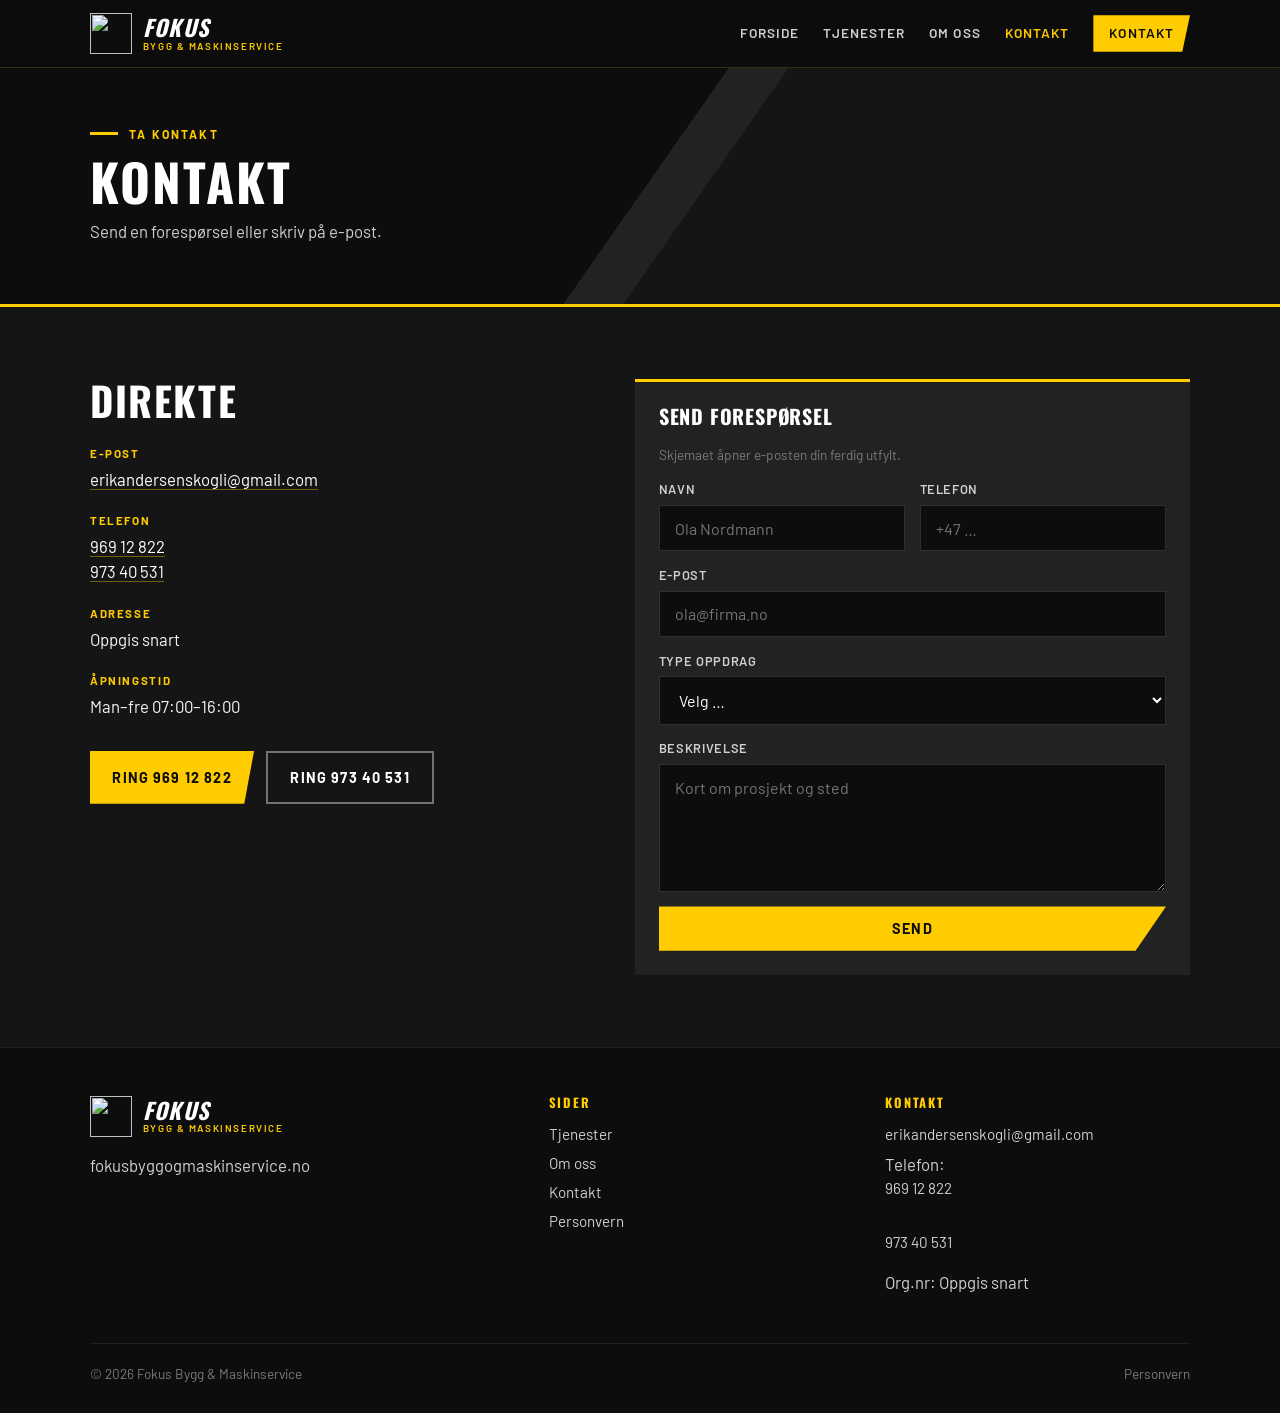
==== commit 29f6aef9: "Add company phone numbers sitewide Replace placeholder phone text with 969 12 822 and 973 40 531 as " ====
--- a/kontakt.html
+++ b/kontakt.html
@@ -56,7 +56,10 @@
             </div>
             <div class="contact-fact">
               <dt>Telefon</dt>
-              <dd>Oppgis snart<span class="placeholder-note">Bruk e-post eller skjema inntil videre</span></dd>
+              <dd>
+                <a href="tel:+4796912822">969 12 822</a><br>
+                <a href="tel:+4797340531">973 40 531</a>
+              </dd>
             </div>
             <div class="contact-fact">
               <dt>Adresse</dt>
@@ -68,8 +71,8 @@
             </div>
           </dl>
           <div class="btn-group" style="margin-top:2rem">
-            <a class="btn btn--primary" href="mailto:erikandersenskogli@gmail.com">Send e-post</a>
-            <a class="btn btn--ghost" href="#kontakt-form">Bruk skjema</a>
+            <a class="btn btn--primary" href="tel:+4796912822">Ring 969 12 822</a>
+            <a class="btn btn--ghost" href="tel:+4797340531">Ring 973 40 531</a>
           </div>
         </div>
 
@@ -143,7 +146,10 @@
         <div class="footer-col">
           <h3>Kontakt</h3>
           <a href="mailto:erikandersenskogli@gmail.com">erikandersenskogli@gmail.com</a>
-          <p>Telefon: Oppgis snart</p>
+          <p>Telefon:<br>
+            <a href="tel:+4796912822">969 12 822</a><br>
+            <a href="tel:+4797340531">973 40 531</a>
+          </p>
           <p>Org.nr: Oppgis snart</p>
         </div>
       </div>
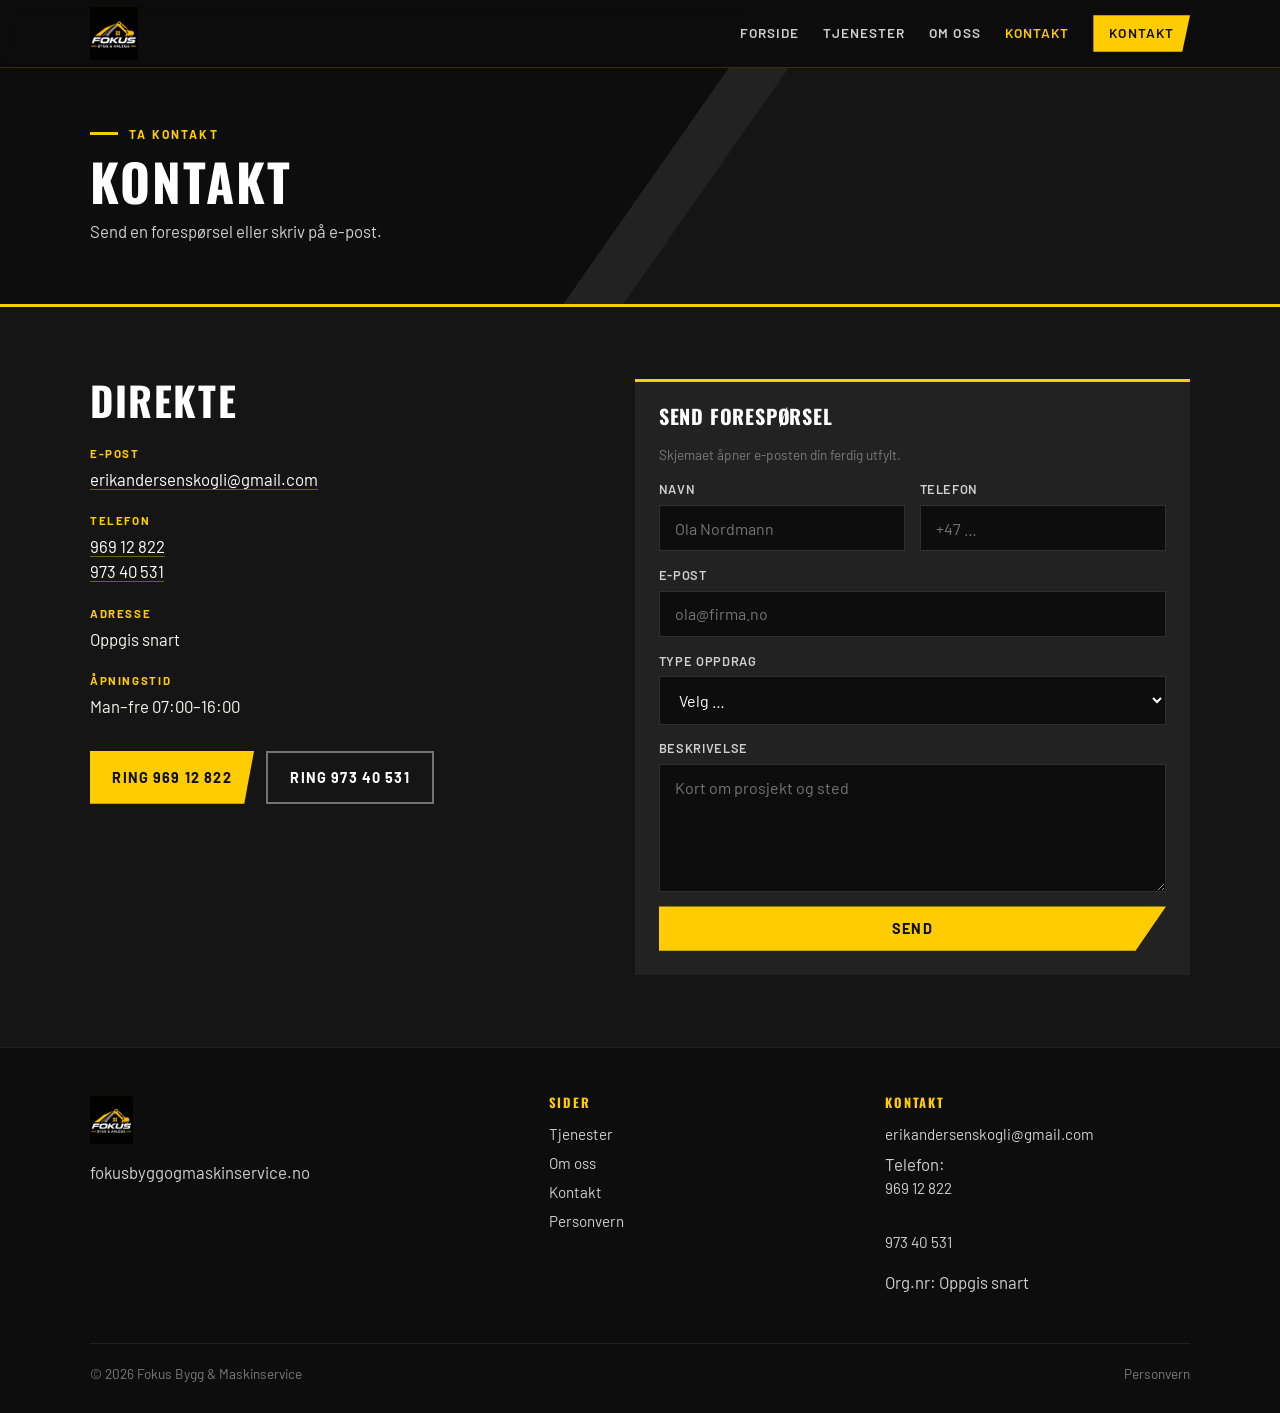
==== commit 04265426: "Replace header logo with Fokus brand wordmark PNG Use fokus-logo-source.png as the header/footer bra" ====
--- a/kontakt.html
+++ b/kontakt.html
@@ -17,7 +17,7 @@
   <header class="site-header">
     <div class="header-inner">
       <a class="brand" href="index.html" aria-label="Fokus Bygg &amp; Maskinservice — forsiden">
-        <img class="brand__mark" src="assets/logo.svg" width="44" height="44" alt="">
+        <img class="brand__mark" src="assets/logo.png" width="160" height="178" alt="">
         <span class="brand__text">
           <span class="brand__name">Fokus</span>
           <span class="brand__tag">Bygg &amp; Maskinservice</span>
@@ -128,7 +128,7 @@
       <div class="footer-grid">
         <div>
           <a class="brand" href="index.html">
-            <img class="brand__mark" src="assets/logo.svg" width="40" height="40" alt="">
+            <img class="brand__mark" src="assets/logo.png" width="140" height="156" alt="">
             <span class="brand__text">
               <span class="brand__name">Fokus</span>
               <span class="brand__tag">Bygg &amp; Maskinservice</span>
--- a/css/styles.css
+++ b/css/styles.css
@@ -89,14 +89,29 @@
   gap: 0.7rem;
   min-width: 0;
 }
+/* Full wordmark logo (PNG); site copy still says Maskinservice in page text */
 .brand__mark {
-  width: 2.6rem;
-  height: 2.6rem;
+  width: auto;
+  height: 3.35rem;
   flex-shrink: 0;
   object-fit: contain;
-  background: var(--black);
-}
-.brand__text { display: flex; flex-direction: column; line-height: 1; }
+  background: transparent;
+}
+.site-footer .brand__mark {
+  height: 3rem;
+}
+.brand__text {
+  /* Visually hidden — logo PNG already includes FOKUS wordmark */
+  position: absolute;
+  width: 1px;
+  height: 1px;
+  padding: 0;
+  margin: -1px;
+  overflow: hidden;
+  clip: rect(0, 0, 0, 0);
+  white-space: nowrap;
+  border: 0;
+}
 .brand__name {
   font-family: var(--font-display);
   font-size: 1.4rem;
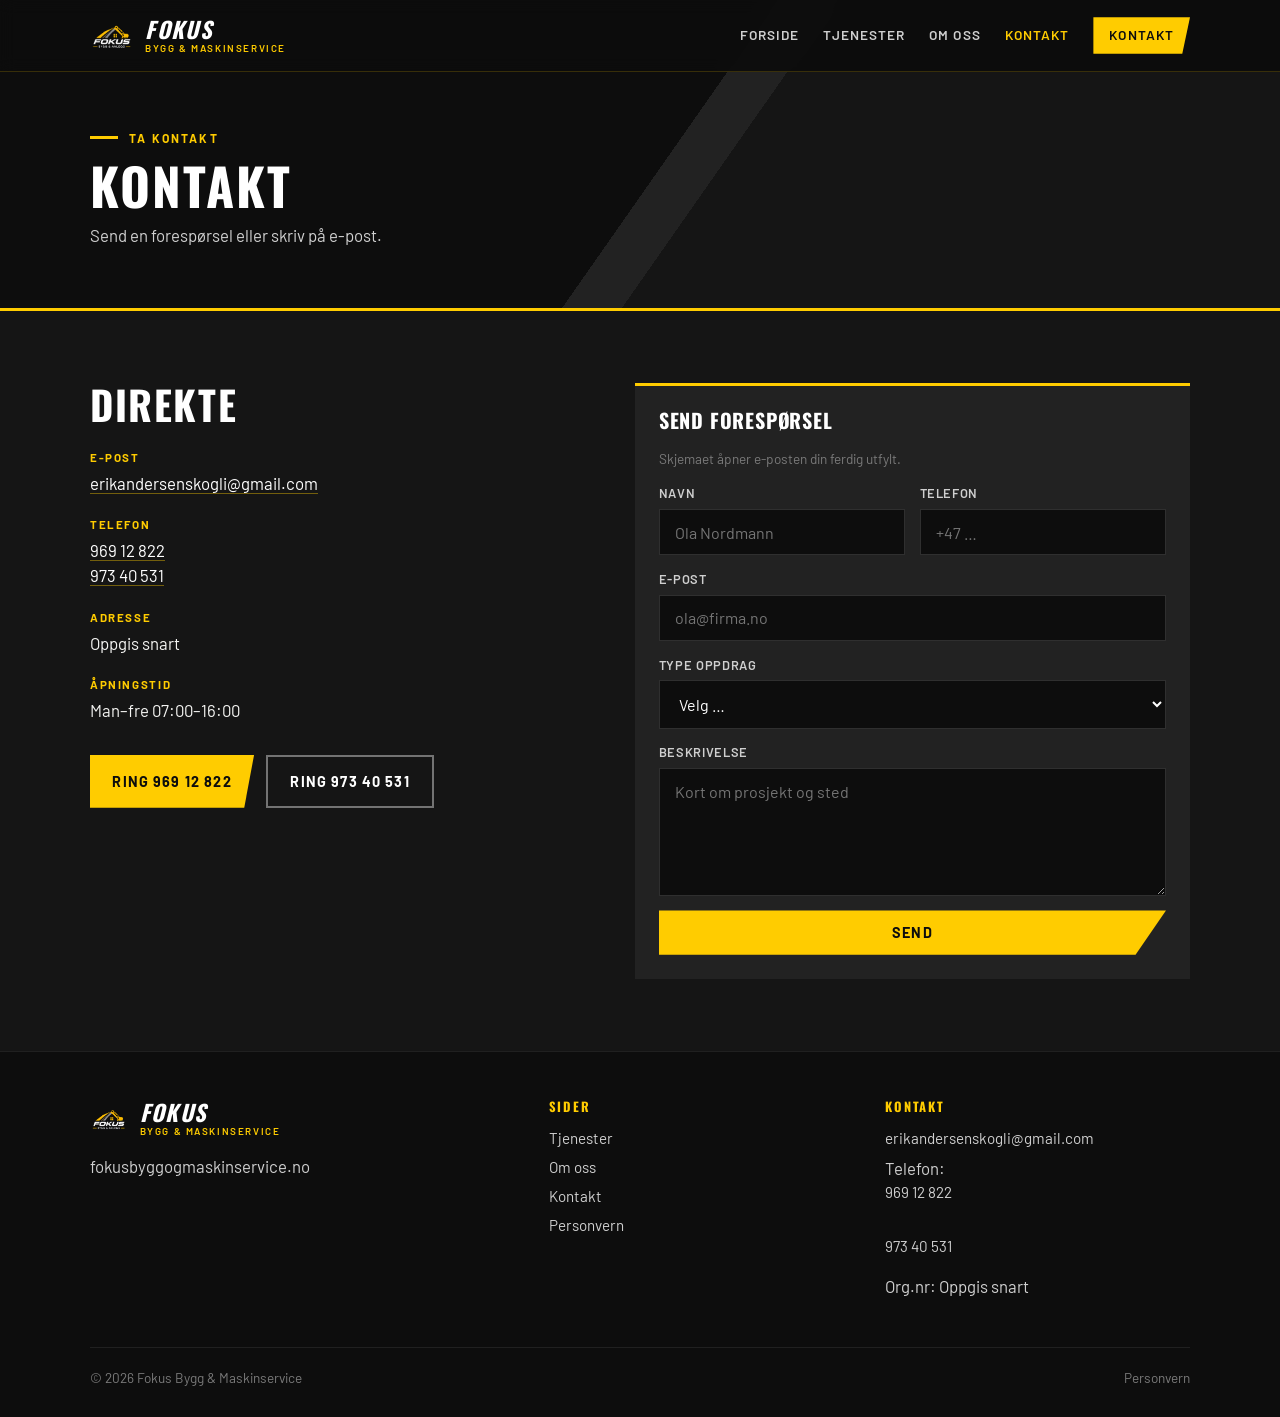
==== commit 0ecf77ec: "Use transparent Fokus icon for header and favicon Replace the header/favicon assets with fokus-icon-" ====
--- a/kontakt.html
+++ b/kontakt.html
@@ -9,7 +9,7 @@
   <link rel="preconnect" href="https://fonts.gstatic.com" crossorigin>
   <link href="https://fonts.googleapis.com/css2?family=Barlow:wght@400;500;600;700&family=Oswald:wght@500;600;700&display=swap" rel="stylesheet">
   <link rel="stylesheet" href="css/styles.css">
-  <link rel="icon" href="assets/logo.svg" type="image/svg+xml">
+  <link rel="icon" href="assets/favicon.png" type="image/png">
 </head>
 <body>
   <a class="skip-link" href="#innhold">Hopp til innhold</a>
@@ -17,7 +17,7 @@
   <header class="site-header">
     <div class="header-inner">
       <a class="brand" href="index.html" aria-label="Fokus Bygg &amp; Maskinservice — forsiden">
-        <img class="brand__mark" src="assets/logo.png" width="160" height="178" alt="">
+        <img class="brand__mark" src="assets/logo.png" width="48" height="48" alt="">
         <span class="brand__text">
           <span class="brand__name">Fokus</span>
           <span class="brand__tag">Bygg &amp; Maskinservice</span>
@@ -128,7 +128,7 @@
       <div class="footer-grid">
         <div>
           <a class="brand" href="index.html">
-            <img class="brand__mark" src="assets/logo.png" width="140" height="156" alt="">
+            <img class="brand__mark" src="assets/logo.png" width="40" height="40" alt="">
             <span class="brand__text">
               <span class="brand__name">Fokus</span>
               <span class="brand__tag">Bygg &amp; Maskinservice</span>
--- a/css/styles.css
+++ b/css/styles.css
@@ -12,7 +12,7 @@
   --font-display: "Oswald", "Arial Narrow", sans-serif;
   --font-body: "Barlow", "Helvetica Neue", sans-serif;
   --max: 1100px;
-  --header-h: 4.25rem;
+  --header-h: 4.5rem;
   --ease: cubic-bezier(0.22, 1, 0.36, 1);
 }
 
@@ -89,28 +89,22 @@
   gap: 0.7rem;
   min-width: 0;
 }
-/* Full wordmark logo (PNG); site copy still says Maskinservice in page text */
+/* Transparent brand icon PNG; HTML text stays «Bygg & Maskinservice» */
 .brand__mark {
-  width: auto;
-  height: 3.35rem;
+  width: 2.75rem;
+  height: 2.75rem;
   flex-shrink: 0;
   object-fit: contain;
   background: transparent;
 }
 .site-footer .brand__mark {
-  height: 3rem;
+  width: 2.4rem;
+  height: 2.4rem;
 }
 .brand__text {
-  /* Visually hidden — logo PNG already includes FOKUS wordmark */
-  position: absolute;
-  width: 1px;
-  height: 1px;
-  padding: 0;
-  margin: -1px;
-  overflow: hidden;
-  clip: rect(0, 0, 0, 0);
-  white-space: nowrap;
-  border: 0;
+  display: flex;
+  flex-direction: column;
+  line-height: 1;
 }
 .brand__name {
   font-family: var(--font-display);
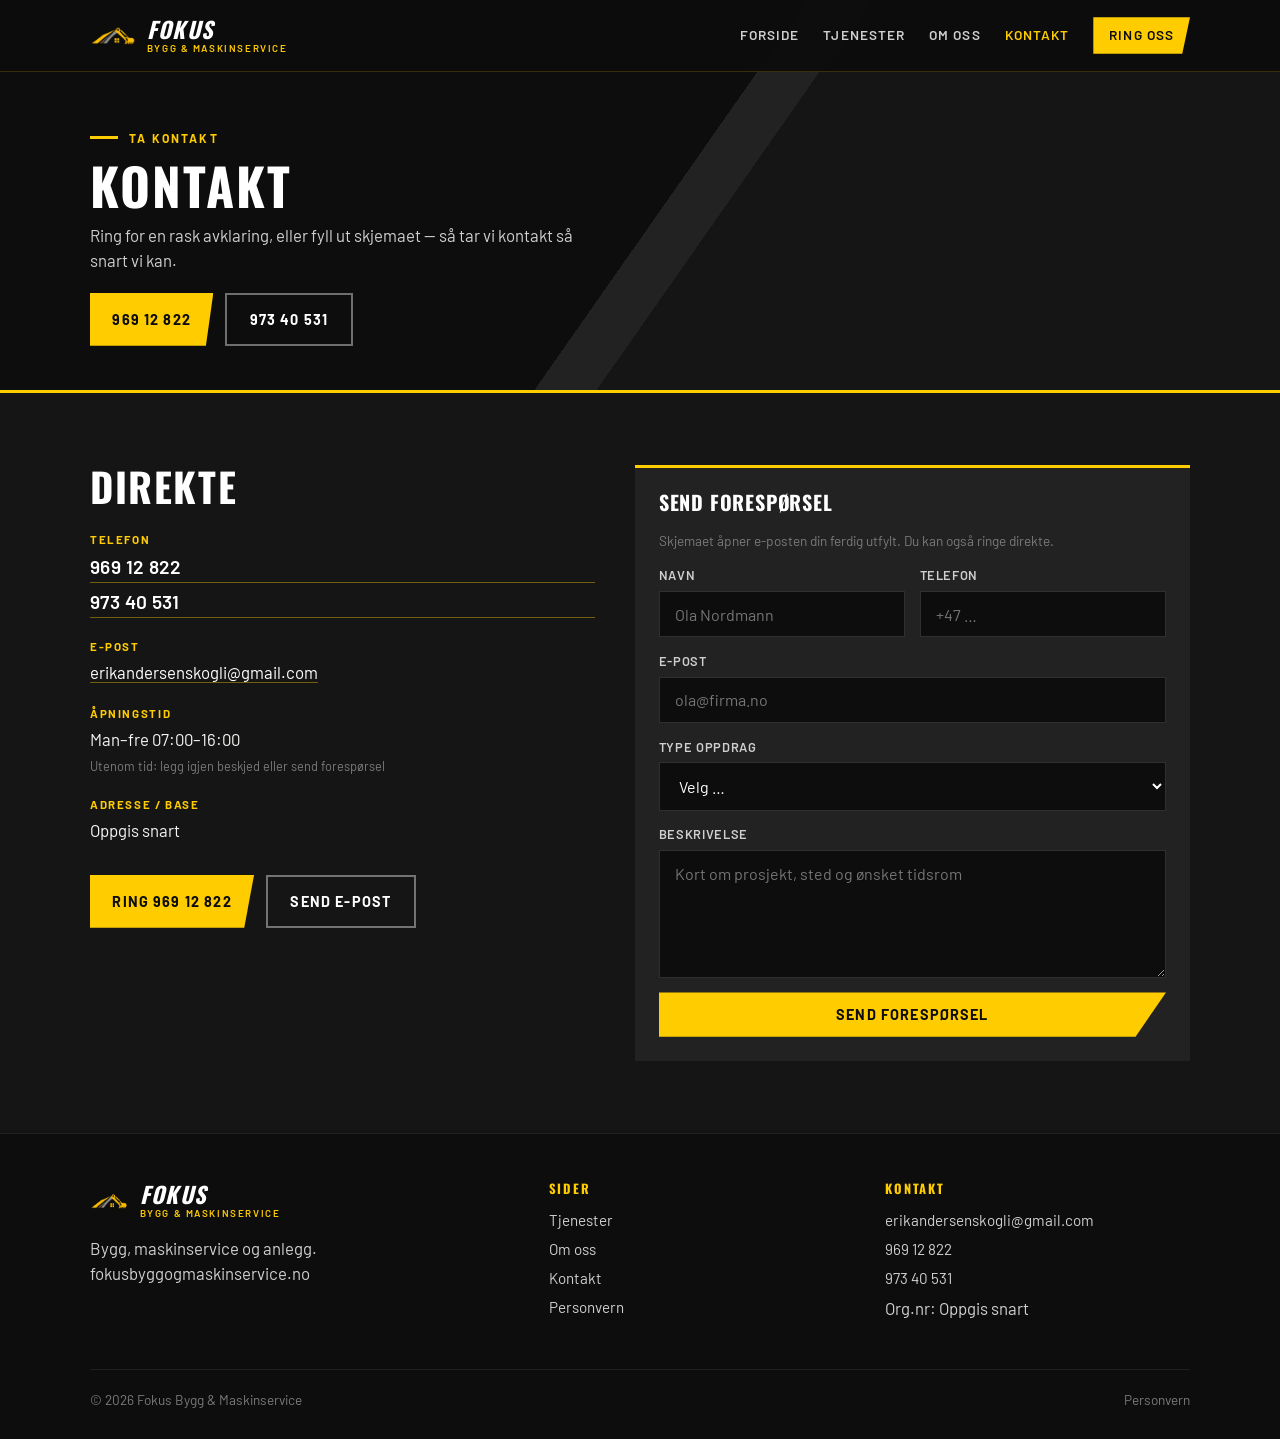
==== commit 565a6f87: "Crop transparent icon mark and polish CTAs sitewide Use icon-only PNG (no FOKUS text) for header/fav" ====
--- a/kontakt.html
+++ b/kontakt.html
@@ -4,12 +4,13 @@
   <meta charset="utf-8">
   <meta name="viewport" content="width=device-width, initial-scale=1">
   <title>Kontakt | Fokus Bygg &amp; Maskinservice</title>
-  <meta name="description" content="Kontakt Fokus Bygg &amp; Maskinservice.">
+  <meta name="description" content="Kontakt Fokus Bygg &amp; Maskinservice. Ring 969 12 822 eller 973 40 531, eller send forespørsel.">
   <link rel="preconnect" href="https://fonts.googleapis.com">
   <link rel="preconnect" href="https://fonts.gstatic.com" crossorigin>
   <link href="https://fonts.googleapis.com/css2?family=Barlow:wght@400;500;600;700&family=Oswald:wght@500;600;700&display=swap" rel="stylesheet">
   <link rel="stylesheet" href="css/styles.css">
   <link rel="icon" href="assets/favicon.png" type="image/png">
+  <link rel="apple-touch-icon" href="assets/logo-icon.png">
 </head>
 <body>
   <a class="skip-link" href="#innhold">Hopp til innhold</a>
@@ -17,7 +18,7 @@
   <header class="site-header">
     <div class="header-inner">
       <a class="brand" href="index.html" aria-label="Fokus Bygg &amp; Maskinservice — forsiden">
-        <img class="brand__mark" src="assets/logo.png" width="48" height="48" alt="">
+        <img class="brand__mark" src="assets/logo-icon.png" width="48" height="48" alt="">
         <span class="brand__text">
           <span class="brand__name">Fokus</span>
           <span class="brand__tag">Bygg &amp; Maskinservice</span>
@@ -31,7 +32,7 @@
         <a href="tjenester.html">Tjenester</a>
         <a href="om-oss.html">Om oss</a>
         <a href="kontakt.html" aria-current="page">Kontakt</a>
-        <a class="nav-cta" href="kontakt.html">Kontakt</a>
+        <a class="nav-cta" href="tel:+4796912822">Ring oss</a>
       </nav>
     </div>
   </header>
@@ -41,7 +42,11 @@
       <div class="container">
         <p class="section__eyebrow">Ta kontakt</p>
         <h1>Kontakt</h1>
-        <p>Send en forespørsel eller skriv på e-post.</p>
+        <p>Ring for en rask avklaring, eller fyll ut skjemaet — så tar vi kontakt så snart vi kan.</p>
+        <div class="btn-group" style="margin-top:1.25rem">
+          <a class="btn btn--primary" href="tel:+4796912822">969 12 822</a>
+          <a class="btn btn--ghost" href="tel:+4797340531">973 40 531</a>
+        </div>
       </div>
     </header>
 
@@ -51,35 +56,35 @@
           <h2 class="section__title" style="margin-bottom:1.5rem">Direkte</h2>
           <dl class="contact-facts">
             <div class="contact-fact">
+              <dt>Telefon</dt>
+              <dd class="phone-stack">
+                <a href="tel:+4796912822">969 12 822</a>
+                <a href="tel:+4797340531">973 40 531</a>
+              </dd>
+            </div>
+            <div class="contact-fact">
               <dt>E-post</dt>
               <dd><a href="mailto:erikandersenskogli@gmail.com">erikandersenskogli@gmail.com</a></dd>
             </div>
             <div class="contact-fact">
-              <dt>Telefon</dt>
-              <dd>
-                <a href="tel:+4796912822">969 12 822</a><br>
-                <a href="tel:+4797340531">973 40 531</a>
-              </dd>
+              <dt>Åpningstid</dt>
+              <dd>Man–fre 07:00–16:00<br><span class="placeholder-note">Utenom tid: legg igjen beskjed eller send forespørsel</span></dd>
             </div>
             <div class="contact-fact">
-              <dt>Adresse</dt>
+              <dt>Adresse / base</dt>
               <dd>Oppgis snart</dd>
-            </div>
-            <div class="contact-fact">
-              <dt>Åpningstid</dt>
-              <dd>Man–fre 07:00–16:00</dd>
             </div>
           </dl>
           <div class="btn-group" style="margin-top:2rem">
             <a class="btn btn--primary" href="tel:+4796912822">Ring 969 12 822</a>
-            <a class="btn btn--ghost" href="tel:+4797340531">Ring 973 40 531</a>
+            <a class="btn btn--ghost" href="mailto:erikandersenskogli@gmail.com">Send e-post</a>
           </div>
         </div>
 
         <div class="reveal">
           <form class="form" id="kontakt-form" action="#" method="post" novalidate>
             <h2 style="font-size:1.25rem;color:var(--white);margin:0 0 0.25rem">Send forespørsel</h2>
-            <p class="form__note">Skjemaet åpner e-posten din ferdig utfylt.</p>
+            <p class="form__note">Skjemaet åpner e-posten din ferdig utfylt. Du kan også ringe direkte.</p>
 
             <div class="form__row">
               <label>
@@ -104,18 +109,18 @@
                 <option value="bygg">Bygg</option>
                 <option value="maskin">Maskin / service</option>
                 <option value="anlegg">Anlegg</option>
-                <option value="annet">Annet</option>
+                <option value="annet">Annet / usikker</option>
               </select>
             </label>
 
             <label>
               Beskrivelse
-              <textarea name="beskrivelse" required placeholder="Kort om prosjekt og sted"></textarea>
+              <textarea name="beskrivelse" required placeholder="Kort om prosjekt, sted og ønsket tidsrom"></textarea>
             </label>
 
-            <button class="btn btn--primary" type="submit">Send</button>
+            <button class="btn btn--primary" type="submit">Send forespørsel</button>
             <div class="form-success" id="form-success" tabindex="-1" role="status">
-              Takk — e-postvinduet skal åpne seg. Ellers skriv til erikandersenskogli@gmail.com.
+              Takk — e-postvinduet skal åpne seg. Ellers skriv til erikandersenskogli@gmail.com, eller ring 969 12 822 / 973 40 531.
             </div>
           </form>
         </div>
@@ -128,13 +133,13 @@
       <div class="footer-grid">
         <div>
           <a class="brand" href="index.html">
-            <img class="brand__mark" src="assets/logo.png" width="40" height="40" alt="">
+            <img class="brand__mark" src="assets/logo-icon.png" width="40" height="40" alt="">
             <span class="brand__text">
               <span class="brand__name">Fokus</span>
               <span class="brand__tag">Bygg &amp; Maskinservice</span>
             </span>
           </a>
-          <p style="margin-top:1rem">fokusbyggogmaskinservice.no</p>
+          <p style="margin-top:1rem">Bygg, maskinservice og anlegg.<br>fokusbyggogmaskinservice.no</p>
         </div>
         <div class="footer-col">
           <h3>Sider</h3>
@@ -146,10 +151,8 @@
         <div class="footer-col">
           <h3>Kontakt</h3>
           <a href="mailto:erikandersenskogli@gmail.com">erikandersenskogli@gmail.com</a>
-          <p>Telefon:<br>
-            <a href="tel:+4796912822">969 12 822</a><br>
-            <a href="tel:+4797340531">973 40 531</a>
-          </p>
+          <a href="tel:+4796912822">969 12 822</a>
+          <a href="tel:+4797340531">973 40 531</a>
           <p>Org.nr: Oppgis snart</p>
         </div>
       </div>
@@ -160,6 +163,11 @@
     </div>
   </footer>
 
+  <div class="mobile-callbar" role="navigation" aria-label="Ring oss">
+    <a href="tel:+4796912822">969 12 822</a>
+    <a href="tel:+4797340531">973 40 531</a>
+  </div>
+
   <script src="js/main.js"></script>
 </body>
 </html>
--- a/css/styles.css
+++ b/css/styles.css
@@ -89,13 +89,14 @@
   gap: 0.7rem;
   min-width: 0;
 }
-/* Transparent brand icon PNG; HTML text stays «Bygg & Maskinservice» */
+/* Transparent icon-only PNG; company name stays as HTML text */
 .brand__mark {
-  width: 2.75rem;
-  height: 2.75rem;
+  width: 2.85rem;
+  height: 2.85rem;
   flex-shrink: 0;
   object-fit: contain;
-  background: transparent;
+  background: transparent !important;
+  border-radius: 0;
 }
 .site-footer .brand__mark {
   width: 2.4rem;
@@ -381,6 +382,50 @@
 }
 .service-item a:hover { text-decoration: underline; }
 
+.section-cta {
+  display: flex;
+  flex-wrap: wrap;
+  gap: 0.75rem;
+  margin-top: 2.25rem;
+}
+
+.trust-list { margin-top: 0.5rem; }
+
+.trust-grid {
+  display: grid;
+  grid-template-columns: repeat(3, 1fr);
+  gap: 1.25rem;
+  margin-top: 2rem;
+}
+.trust-item {
+  padding: 1.25rem 0 1.25rem 1.15rem;
+  border-left: 3px solid var(--yellow);
+}
+.trust-item h3 {
+  font-size: 1.15rem;
+  color: var(--white);
+  margin-bottom: 0.5rem;
+}
+.trust-item p {
+  margin: 0;
+  font-size: 0.98rem;
+}
+
+.phone-stack {
+  display: grid;
+  gap: 0.35rem;
+}
+.phone-stack a {
+  font-size: 1.2rem;
+  font-weight: 600;
+  letter-spacing: 0.02em;
+}
+
+/* Mobile sticky call bar */
+.mobile-callbar {
+  display: none;
+}
+
 /* Split */
 .split {
   display: grid;
@@ -680,6 +725,7 @@
 
 @media (max-width: 900px) {
   .services-grid,
+  .trust-grid,
   .split,
   .contact-grid,
   .footer-grid,
@@ -704,18 +750,53 @@
   .nav-cta {
     margin-top: 0.7rem;
     justify-content: center;
+    text-align: center;
     clip-path: none;
   }
   .hero { align-items: end; padding-bottom: 3rem; }
   .hero__slash { width: 80%; opacity: 0.7; }
   .form__row { grid-template-columns: 1fr; }
   .cta-band::after { display: none; }
+  .cta-band .btn-group { width: 100%; }
+  .service-detail { gap: 1rem; padding: 2rem 0; }
+  .service-detail__media img { min-height: 12rem; }
+}
+
+@media (max-width: 720px) {
+  body { padding-bottom: 3.6rem; }
+  .mobile-callbar {
+    display: grid;
+    grid-template-columns: 1fr 1fr;
+    position: fixed;
+    inset: auto 0 0;
+    z-index: 90;
+    border-top: 2px solid var(--yellow);
+    background: rgba(13, 13, 13, 0.97);
+    backdrop-filter: blur(8px);
+  }
+  .mobile-callbar a {
+    padding: 0.95rem 0.5rem;
+    text-align: center;
+    font-size: 0.92rem;
+    font-weight: 700;
+    letter-spacing: 0.04em;
+    color: var(--yellow);
+  }
+  .mobile-callbar a + a {
+    border-left: 1px solid rgba(255, 255, 255, 0.12);
+  }
 }
 
 @media (max-width: 560px) {
-  .brand__tag { display: none; }
+  .brand__tag {
+    font-size: 0.55rem;
+    letter-spacing: 0.1em;
+  }
   .btn-group { width: 100%; }
   .btn-group .btn { flex: 1 1 100%; }
+  .hero__brand { font-size: clamp(2.4rem, 14vw, 3.2rem); }
+  .hero__support { font-size: 1rem; }
+  .page-hero { padding-bottom: 2.25rem; }
 }
 
 @media (prefers-reduced-motion: reduce) {
